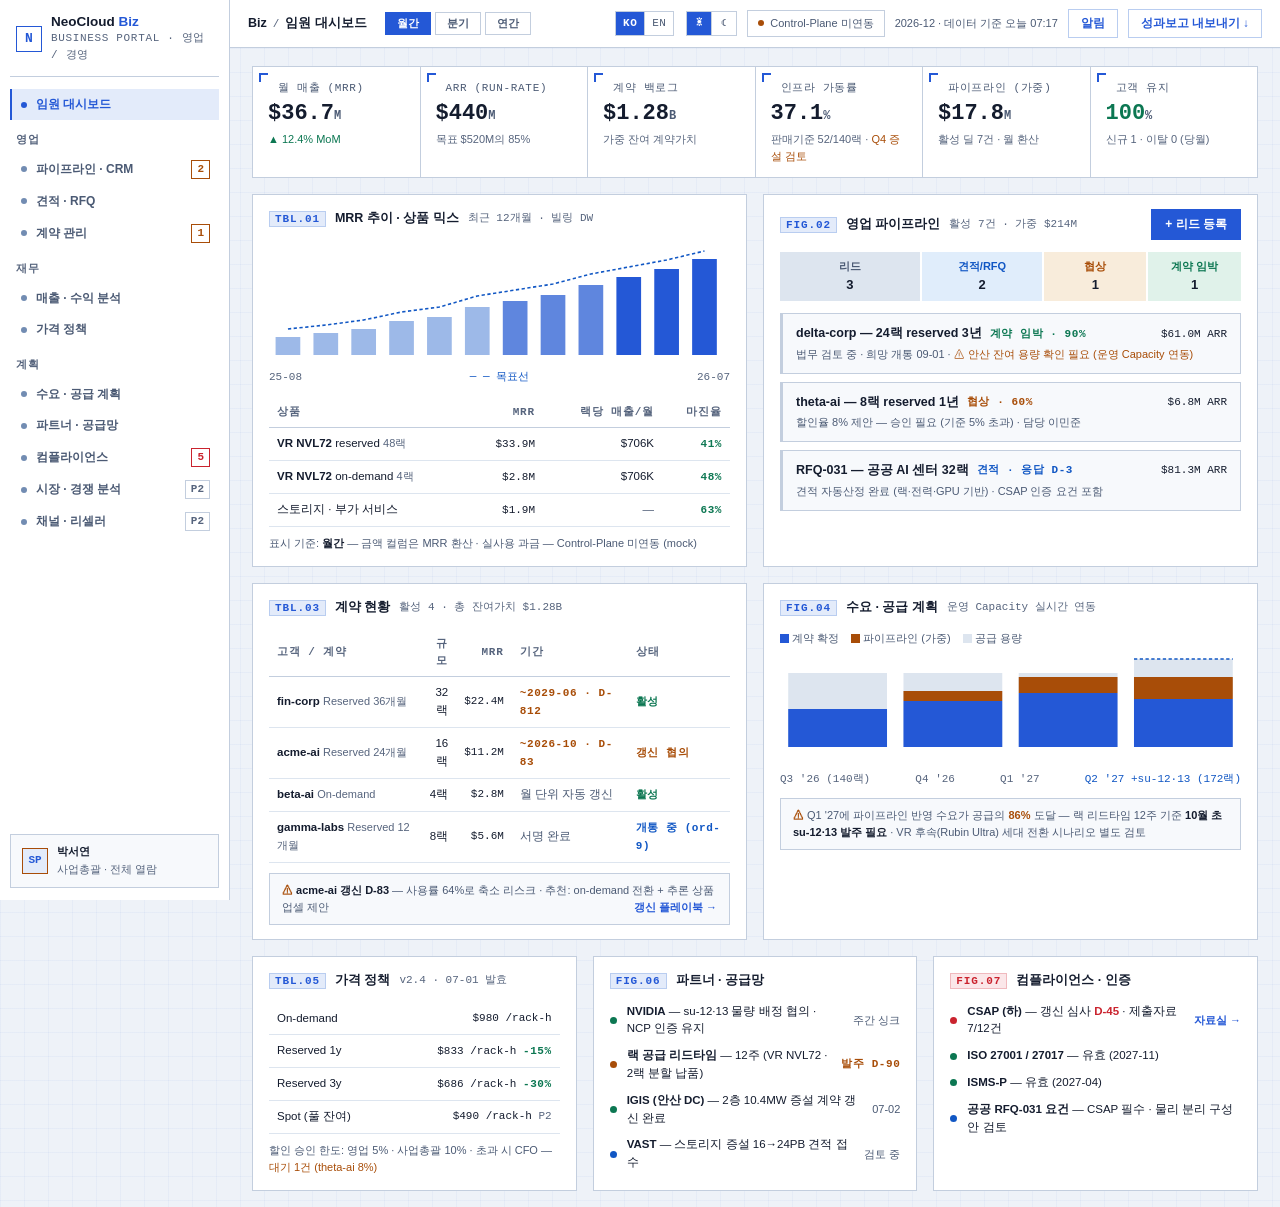
==== biz/index.html @ b0172ab1 "style(console): last AA pairs, chart mid shade token, mk8s mobile reflow - tokens: day --text-3 #566" ====
<!doctype html>
<html lang="ko">
<head>
<meta charset="utf-8">
<meta http-equiv="Content-Security-Policy" content="default-src 'self'; script-src 'self' 'unsafe-inline'; style-src 'self' 'unsafe-inline'; img-src 'self' data: blob:; font-src 'self' data:; connect-src 'self' http://127.0.0.1:* http://localhost:* https:; frame-src 'self' https://grafana.neocloud.skt.com; object-src 'none'; base-uri 'self'; form-action 'self'">
<meta name="viewport" content="width=device-width,initial-scale=1">
<title>NeoCloud Biz — Business Portal</title>
<link rel="stylesheet" href="../shared/tokens.css">
<link rel="stylesheet" href="../shared/shell.css">
<link rel="stylesheet" href="../shared/blueprint.css"><!-- 주간(Blueprint) 디자인 레이어 -->
<style>
/* ── 비즈 콘솔 화면 고유 스타일 (공통 셸: ../shared/shell.css) ── */
.content section{max-width:1340px}
.pd{display:flex;gap:4px;margin-left:6px}
.pd .p{background:none;color:var(--muted);border:1px solid var(--line);border-radius:5px;
  padding:3px 11px;font-size:11px;font-weight:700;cursor:pointer;font-family:inherit}
.pd .p.act{background:var(--green);color:var(--on-green);border-color:var(--green)}
.tb-note{color:var(--muted);font-size:11px;white-space:nowrap}
.soft{color:var(--soft)}.mut{color:var(--muted)}.mut2{color:var(--muted2)}.amber{color:var(--amber)}
.fr{margin-left:auto;flex:none}
/* 딜 카드 */
.deal{background:var(--card-sub);border:1px solid var(--border-alt);border-left:3px solid var(--line);
  border-radius:8px;padding:10px 13px;margin-bottom:8px}
.deal:last-child{margin-bottom:0}
.deal.green{border-left-color:var(--green-text)}
.deal.amber{border-left-color:var(--amber)}
.deal.blue{border-left-color:var(--blue)}
.deal.done{border-left-color:var(--green-line)}
.deal .hd{display:flex;gap:8px;align-items:center;flex-wrap:wrap}
.deal .hd b{color:var(--strong);font-size:12.5px}
.deal .hd .amt{margin-left:auto;font-family:Menlo,monospace;font-size:11px;color:var(--strong)}
.deal .sub{color:var(--muted);font-size:11px;margin-top:2px}
/* 퍼널 스트립 */
.funnel{display:flex;gap:2px;margin-bottom:12px;font-size:11px;text-align:center;font-weight:700}
.funnel>div{padding:6px 4px}
.funnel b{color:var(--strong);display:block;font-size:13px}
/* 스테이지 보드 */
.lanes{display:grid;grid-template-columns:repeat(auto-fit,minmax(240px,1fr));gap:12px}
.lane{background:var(--card-sub);border:1px solid var(--line);border-radius:9px;padding:12px}
.lane .lh{display:flex;gap:7px;margin-bottom:9px;font-size:11px;font-weight:800;letter-spacing:.06em}
.lane .lh .n{margin-left:auto;font-family:Menlo,monospace;font-size:11px;color:var(--muted2);
  font-weight:400;letter-spacing:0}
.lane .lc{background:var(--strip);border:1px solid var(--line);border-radius:7px;
  padding:9px 11px;margin-bottom:7px}
.lane .lc:last-child{margin-bottom:0}
.lane .lc b{font-size:12px;color:var(--strong)}
.lane .lc .s{color:var(--muted);font-size:11px}
.lane .lc.blue{border-color:var(--info-bg)}
.lane .lc.amber{border-color:var(--amber-bg)}
.lane .lc.green{border-color:var(--green-line)}
/* 리스트 행 */
.list{display:flex;flex-direction:column;gap:9px;font-size:11.5px}
.list .li{display:flex;gap:10px;align-items:center}
.list .li .rt{margin-left:auto;flex:none;font-size:11px}
.list.div{gap:10px}
.list.div .li{border-bottom:1px solid var(--line-soft);padding-bottom:10px;align-items:flex-start}
.list.div .li:last-child{border-bottom:0;padding-bottom:0}
.list.div .li .dot{margin-top:5px}
/* 체크리스트 */
.ckl{display:flex;flex-direction:column;gap:7px;font-size:11.5px}
.ckl .ck{display:flex;gap:9px;align-items:center}
/* 패널용 kv 테이블 */
.kv2{width:100%;border-collapse:collapse;font-size:11.5px;font-variant-numeric:tabular-nums}
.kv2 td{padding:5px 8px;border-bottom:1px solid var(--line-soft)}
.kv2 tr:last-child td{border-bottom:0}
.kv2 td:first-child{color:var(--muted);width:120px;white-space:nowrap}
/* 활동 로그 */
.alog{background:var(--card-sub);border:1px solid var(--line);border-radius:8px;padding:11px 13px}
.alog .h{color:var(--muted);font-size:11px;font-weight:700;letter-spacing:.04em;margin-bottom:6px}
.alog .b{font-family:Menlo,monospace;font-size:11px;color:var(--muted);line-height:2}
/* 차트 */
.legend{font-size:11px;color:var(--muted);margin-bottom:6px;display:flex;gap:12px}
.legend i{display:inline-block;width:9px;height:9px;border-radius:2px;vertical-align:-1px}
.chart-x{display:flex;justify-content:space-between;color:var(--muted2);font-size:11px;
  font-family:Menlo,monospace;margin-top:2px}
/* 견적 산정 입력 칩 */
.qchips{display:flex;gap:8px;flex-wrap:wrap;margin-bottom:12px}
.qchip{background:var(--card-sub);border:1px solid var(--line);border-radius:7px;
  padding:7px 12px;color:var(--soft);font-size:11.5px}
/* P2 프리뷰 배너 */
.p2-banner{display:flex;gap:7px;align-items:center;margin-bottom:16px;background:var(--strip);
  border:1px solid var(--line);border-radius:8px;padding:10px 14px;font-size:11.5px;color:var(--muted)}
.p2-tag{color:var(--blue-text);font-weight:800;border:1px solid var(--info-line);background:var(--info-bg);
  border-radius:4px;padding:1px 8px;font-size:11px;flex:none}
/* 버튼 보조 */
.btn-plain{background:none;color:var(--muted);border:1px solid var(--line);border-radius:7px;
  padding:6px 13px;font-size:11.5px;font-weight:700;cursor:pointer;font-family:inherit;white-space:nowrap}
.btn-plain:hover{color:var(--strong);border-color:var(--muted2)}
.btn:disabled{opacity:.55;cursor:default}
.btn.sm{padding:4px 12px;font-size:11px}
.btn-danger.sm{padding:4px 12px;font-size:11px}
/* 3열 그리드 */
.grid3{display:grid;grid-template-columns:repeat(auto-fit,minmax(300px,1fr));gap:16px}
/* 파일 업로드 필드 */
.file-drop{background:var(--card-sub);border:1px dashed var(--dot-off);border-radius:7px;
  padding:7px 12px;color:var(--muted2);font-size:12px}
/* 딜 상세 — 스테이지 스텝퍼 · 진행률 바 */
.stepper{display:flex;gap:4px;margin-bottom:12px}
.stepper .step{flex:1;text-align:center;padding:7px 4px;font-size:11px;font-weight:700;
  background:var(--card-sub);border:1px solid var(--line);border-radius:6px;cursor:pointer;
  color:var(--muted);white-space:nowrap}
.stepper .step:hover{border-color:var(--muted2);color:var(--strong)}
.stepper .step.on{background:var(--green);color:var(--on-green);border-color:var(--green)}
.stepper .step.done{color:var(--green-text);border-color:var(--green-line)}
.pbar{height:5px;background:var(--line-soft);border-radius:3px;overflow:hidden;margin-top:7px}
.pbar>i{display:block;height:100%;background:var(--green);border-radius:3px}
/* 비즈 사용자 아바타 */
.sb-user .av{background:var(--fabA-bg);color:var(--blue-text)}
</style>
</head>
<body>
<script src="../shared/design-mode.js"></script>
<script src="../shared/i18n-dict.js"></script>
<script src="../shared/i18n-biz.js"></script>
<script src="../shared/i18n.js"></script><!-- 주간/야간 디자인 모드 -->
<a class="skip-link" href="#nc-main">본문으로 건너뛰기</a>
<div class="app">

  <!-- ══ 사이드바 ══ -->
  <aside class="sb" id="nc-sidebar" aria-label="메뉴">
    <div class="sb-brand">
      <span class="lg">N</span>
      <div>
        <div class="t">NeoCloud <span style="color:var(--green)">Biz</span></div>
        <div class="s">BUSINESS PORTAL · 영업 / 경영</div>
      </div>
    </div>
    <nav>
      <a class="mi" data-route="dashboard" href="#/dashboard"><span class="dot"></span>임원 대시보드</a>
      <div class="sb-grp">영업</div>
      <a class="mi" data-route="pipeline" href="#/pipeline"><span class="dot"></span>파이프라인 · CRM<span class="bd amber" id="bd-pipeline">2</span></a>
      <a class="mi" data-route="rfq" href="#/rfq"><span class="dot"></span>견적 · RFQ</a>
      <a class="mi" data-route="contracts" href="#/contracts"><span class="dot"></span>계약 관리<span class="bd amber">1</span></a>
      <div class="sb-grp">재무</div>
      <a class="mi" data-route="revenue" href="#/revenue"><span class="dot"></span>매출 · 수익 분석</a>
      <a class="mi" data-route="pricing" href="#/pricing"><span class="dot"></span>가격 정책</a>
      <div class="sb-grp">계획</div>
      <a class="mi" data-route="planning" href="#/planning"><span class="dot"></span>수요 · 공급 계획</a>
      <a class="mi" data-route="partners" href="#/partners"><span class="dot"></span>파트너 · 공급망</a>
      <a class="mi" data-route="compliance" href="#/compliance"><span class="dot"></span>컴플라이언스<span class="bd red" id="bd-compliance">1</span></a>
      <a class="mi" data-route="market" href="#/market"><span class="dot"></span>시장 · 경쟁 분석<span class="bd p2">P2</span></a>
      <a class="mi" data-route="channel" href="#/channel"><span class="dot"></span>채널 · 리셀러<span class="bd p2">P2</span></a>
    </nav>
    <div class="sb-user">
      <span class="av">SP</span>
      <div><div class="nm">박서연</div><div class="rl">사업총괄 · 전체 열람</div></div>
    </div>
  </aside>

  <!-- ══ 본문 ══ -->
  <div class="main">
    <div class="topbar">
      <h1 class="crumb">Biz<span class="sep">/</span><span class="cur">임원 대시보드</span></h1>
      <span class="pd">
        <button class="p act" type="button">월간</button>
        <button class="p" type="button">분기</button>
        <button class="p" type="button">연간</button>
      </span>
      <span class="tb-right">
        <span class="tb-note" id="tb-note">—</span>
        <button class="btn-ghost" data-notif type="button" title="알림 · 이벤트">알림</button>
        <button class="btn-ghost" data-open="report" type="button">성과보고 내보내기 ↓</button>
      </span>
    </div>

    <main class="content" id="nc-main" tabindex="-1">

      <!-- ═══ 임원 대시보드 ═══ -->
      <section data-screen="dashboard">
        <div class="kpi-band">
          <div class="kpi"><div class="k js-mrr-k">MRR</div><div class="v js-mrr">$36.7<small>M</small></div><div class="s js-psub" data-m="▲ 12.4% MoM" data-q="▲ 9.8% QoQ" data-y="▲ 41.2% YoY" style="color:var(--green-text)">▲ 12.4% MoM</div></div>
          <div class="kpi"><div class="k">ARR (run-rate)</div><div class="v" id="kpi-arr">$440<small>M</small></div><div class="s" id="kpi-arr-sub">목표 $520M의 85%</div></div>
          <div class="kpi"><div class="k">계약 백로그</div><div class="v">$1.28<small>B</small></div><div class="s">가중 잔여 계약가치</div></div>
          <div class="kpi"><div class="k">인프라 가동률</div><div class="v">37.1<small>%</small></div><div class="s">판매기준 52/140랙 · <span class="amber">Q4 증설 검토</span></div></div>
          <div class="kpi"><div class="k">파이프라인 (가중)</div><div class="v js-scale" data-usd="17833333" data-fmt="kpi">$17.8<small>M</small></div><div class="s js-psub" data-m="활성 딜 7건 · 월 환산" data-q="활성 딜 7건 · 분기 환산" data-y="활성 딜 7건 · 연 환산 $214M">활성 딜 7건 · 월 환산</div></div>
          <div class="kpi"><div class="k">고객 유지</div><div class="v green">100<small>%</small></div><div class="s js-psub" data-m="신규 1 · 이탈 0 (당월)" data-q="신규 1 · 이탈 0 (분기)" data-y="신규 3 · 이탈 0 (연간)">신규 1 · 이탈 0 (분기)</div></div>
        </div>

        <div class="grid" style="margin-bottom:16px">
          <!-- MRR 추이 · 상품 믹스 -->
          <div class="panel" style="margin-bottom:0">
            <div class="ph"><span class="tick"></span><span class="t js-mrr-label">MRR 추이 · 상품 믹스</span><span class="c">최근 12개월 · 빌링 DW</span></div>
            <svg width="100%" height="120" viewBox="0 0 560 120" preserveAspectRatio="none" role="img" aria-label="MRR 12개월 추이">
              <rect x="8" y="96" width="30" height="18" style="fill:var(--chart-1-soft)"></rect><rect x="54" y="92" width="30" height="22" style="fill:var(--chart-1-soft)"></rect><rect x="100" y="88" width="30" height="26" style="fill:var(--chart-1-soft)"></rect><rect x="146" y="80" width="30" height="34" style="fill:var(--chart-1-soft)"></rect><rect x="192" y="76" width="30" height="38" style="fill:var(--chart-1-soft)"></rect><rect x="238" y="66" width="30" height="48" style="fill:var(--chart-1-soft)"></rect><rect x="284" y="60" width="30" height="54" style="fill:var(--chart-1-mid)"></rect><rect x="330" y="54" width="30" height="60" style="fill:var(--chart-1-mid)"></rect><rect x="376" y="44" width="30" height="70" style="fill:var(--chart-1-mid)"></rect><rect x="422" y="36" width="30" height="78" style="fill:var(--green)"></rect><rect x="468" y="28" width="30" height="86" style="fill:var(--green)"></rect><rect x="514" y="18" width="30" height="96" style="fill:var(--green)"></rect>
              <polyline points="23,88 69,84 115,79 161,71 207,66 253,55 299,49 345,43 391,33 437,26 483,19 529,10" style="fill:none;stroke:var(--blue-text);stroke-width:1.6;stroke-dasharray:4 3"></polyline>
            </svg>
            <div class="chart-x"><span>25-08</span><span style="color:var(--blue-text)">─ ─ 목표선</span><span>26-07</span></div>
            <table class="tbl" style="margin-top:12px">
              <thead><tr><th>상품</th><th class="num js-mrr-col">MRR</th><th class="num">랙당 매출/월</th><th class="num">마진율</th></tr></thead>
              <tbody>
                <tr><td><b>VR NVL72</b> reserved <span class="mut2" style="font-size:11px">48랙</span></td><td class="num id js-scale" data-usd="33900000">$33.9M</td><td class="num">$706K</td><td class="num"><span class="st green">41%</span></td></tr>
                <tr><td><b>VR NVL72</b> on-demand <span class="mut2" style="font-size:11px">4랙</span></td><td class="num id js-scale" data-usd="2800000">$2.8M</td><td class="num">$706K</td><td class="num"><span class="st green">48%</span></td></tr>
                <tr><td>스토리지 · 부가 서비스</td><td class="num id js-scale" data-usd="1900000">$1.9M</td><td class="num mut">—</td><td class="num"><span class="st green">63%</span></td></tr>
              </tbody>
            </table>
            <div class="mut" style="font-size:11px;margin-top:8px" id="dash-sum"></div>
          </div>

          <!-- 영업 파이프라인 -->
          <div class="panel" style="margin-bottom:0">
            <div class="ph"><span class="tick"></span><span class="t">영업 파이프라인</span><span class="c">활성 7건 · 가중 $214M</span>
              <button class="btn fr" data-open="lead" type="button">+ 리드 등록</button></div>
            <div class="funnel">
              <div style="flex:1.4;background:var(--line-soft);border-radius:6px 0 0 6px;color:var(--muted)">리드 <b class="js-lead-n">3</b></div>
              <div style="flex:1.2;background:var(--info-bg);color:var(--blue-text)">견적/RFQ <b class="js-fun-q">2</b></div>
              <div style="flex:1;background:var(--amber-bg);color:var(--amber)">협상 <b class="js-fun-n">1</b></div>
              <div style="flex:.9;background:var(--ok-bg);border-radius:0 6px 6px 0;color:var(--green-text)">계약 임박 <b class="js-fun-c">1</b></div>
            </div>
            <div class="deal green" data-deal="delta-corp" style="cursor:pointer" title="클릭 — 딜 상세 · 세부 단계">
              <div class="hd"><b>delta-corp — 24랙 reserved 3년</b><span class="st green" data-delta-stage>계약 임박 · 90%</span><span class="amt">$61.0M ARR</span></div>
              <div class="sub">법무 검토 중 · 희망 개통 09-01 · <span class="amber">⚠ 안산 잔여 용량 확인 필요 (운영 Capacity 연동)</span></div>
            </div>
            <div class="deal amber" data-deal="theta-ai" style="cursor:pointer" title="클릭 — 딜 상세 · 세부 단계">
              <div class="hd"><b>theta-ai — 8랙 reserved 1년</b><span class="st amber">협상 · 60%</span><span class="amt">$6.8M ARR</span></div>
              <div class="sub">할인율 8% 제안 — 승인 필요 (기준 5% 초과) · 담당 이민준</div>
            </div>
            <div class="deal blue" data-deal="rfq-031" style="cursor:pointer" title="클릭 — 딜 상세 · 세부 단계">
              <div class="hd"><b>RFQ-031 — 공공 AI 센터 32랙</b><span class="st blue">견적 · 응답 D-3</span><span class="amt">$81.3M ARR</span></div>
              <div class="sub">견적 자동산정 완료 (랙·전력·GPU 기반) · CSAP 인증 요건 포함</div>
            </div>
          </div>
        </div>

        <div class="grid" style="margin-bottom:16px">
          <!-- 계약 현황 -->
          <div class="panel" style="margin-bottom:0">
            <div class="ph"><span class="tick"></span><span class="t">계약 현황</span><span class="c">활성 4 · 총 잔여가치 $1.28B</span></div>
            <table class="tbl">
              <thead><tr><th>고객 / 계약</th><th class="num">규모</th><th class="num js-mrr-col">MRR</th><th>기간</th><th>상태</th></tr></thead>
              <tbody id="ct-body-dash"></tbody>
            </table>
            <div class="callout warn" style="margin-top:10px"><b class="soft">acme-ai 갱신 <span class="js-acme-d">D-83</span></b> — 사용률 64%로 축소 리스크 · 추천: on-demand 전환 + 추론 상품 업셀 제안 <a class="fr" href="#/contracts" style="float:right;font-weight:700">갱신 플레이북 →</a></div>
          </div>

          <!-- 수요 · 공급 계획 -->
          <div class="panel" style="margin-bottom:0">
            <div class="ph"><span class="tick"></span><span class="t">수요 · 공급 계획</span><span class="c">운영 Capacity 실시간 연동</span></div>
            <div class="legend"><span><i style="background:var(--green)"></i> 계약 확정</span><span><i style="background:var(--amber)"></i> 파이프라인 (가중)</span><span><i style="background:var(--track)"></i> 공급 용량</span></div>
            <svg width="100%" height="110" viewBox="0 0 560 110" preserveAspectRatio="none" role="img" aria-label="분기별 수요 공급">
              <rect x="10" y="20" width="120" height="74" style="fill:var(--track)"></rect><rect x="10" y="56" width="120" height="38" style="fill:var(--green)"></rect>
              <rect x="150" y="20" width="120" height="74" style="fill:var(--track)"></rect><rect x="150" y="48" width="120" height="46" style="fill:var(--green)"></rect><rect x="150" y="38" width="120" height="10" style="fill:var(--amber)"></rect>
              <rect x="290" y="20" width="120" height="74" style="fill:var(--track)"></rect><rect x="290" y="40" width="120" height="54" style="fill:var(--green)"></rect><rect x="290" y="24" width="120" height="16" style="fill:var(--amber)"></rect>
              <rect x="430" y="6" width="120" height="88" style="fill:var(--track)"></rect><rect x="430" y="46" width="120" height="48" style="fill:var(--green)"></rect><rect x="430" y="24" width="120" height="22" style="fill:var(--amber)"></rect>
              <line x1="430" y1="6" x2="550" y2="6" style="stroke:var(--blue-text);stroke-width:1.5;stroke-dasharray:4 3"></line>
            </svg>
            <div class="chart-x"><span>Q3 '26 (140랙)</span><span>Q4 '26</span><span>Q1 '27</span><span style="color:var(--blue-text)">Q2 '27 +su-12·13 (172랙)</span></div>
            <div class="callout warn" style="margin-top:10px">Q1 '27에 파이프라인 반영 수요가 공급의 <b class="amber">86%</b> 도달 — 랙 리드타임 12주 기준 <b class="soft">10월 초 su-12·13 발주 필요</b> · VR 후속(Rubin Ultra) 세대 전환 시나리오 별도 검토</div>
          </div>
        </div>

        <div class="grid3">
          <!-- 가격 정책 -->
          <div class="panel" style="margin-bottom:0">
            <div class="ph"><span class="tick"></span><span class="t">가격 정책</span><span class="c">v2.4 · 07-01 발효</span></div>
            <table class="tbl">
              <tbody>
                <tr><td>On-demand</td><td class="num id">$980 /rack-h</td></tr>
                <tr><td>Reserved 1y</td><td class="num id">$833 /rack-h <span class="st green">-15%</span></td></tr>
                <tr><td>Reserved 3y</td><td class="num id">$686 /rack-h <span class="st green">-30%</span></td></tr>
                <tr><td>Spot (풀 잔여)</td><td class="num id">$490 /rack-h <span class="mut2">P2</span></td></tr>
              </tbody>
            </table>
            <div class="mut" style="font-size:11px;margin-top:8px">할인 승인 한도: 영업 5% · 사업총괄 10% · 초과 시 CFO — <span class="amber">대기 1건 (theta-ai 8%)</span></div>
          </div>

          <!-- 파트너 · 공급망 -->
          <div class="panel" style="margin-bottom:0">
            <div class="ph"><span class="tick"></span><span class="t">파트너 · 공급망</span></div>
            <div class="list">
              <div class="li"><span class="dot green"></span><span><b class="soft">NVIDIA</b> — su-12·13 물량 배정 협의 · NCP 인증 유지</span><span class="rt mut">주간 싱크</span></div>
              <div class="li"><span class="dot amber"></span><span><b class="soft">랙 공급 리드타임</b> — 12주 (VR NVL72 · 2랙 분할 납품)</span><span class="rt st amber">발주 D-90</span></div>
              <div class="li"><span class="dot green"></span><span><b class="soft">IGIS (안산 DC)</b> — 2층 10.4MW 증설 계약 갱신 완료</span><span class="rt mut">07-02</span></div>
              <div class="li"><span class="dot blue"></span><span><b class="soft">VAST</b> — 스토리지 증설 16→24PB 견적 접수</span><span class="rt mut">검토 중</span></div>
            </div>
          </div>

          <!-- 컴플라이언스 · 인증 -->
          <div class="panel" style="margin-bottom:0">
            <div class="ph"><span class="tick red"></span><span class="t">컴플라이언스 · 인증</span></div>
            <div class="list">
              <div class="li"><span class="dot red"></span><span><b class="soft">CSAP (하)</b> — 갱신 심사 <b style="color:var(--red)">D-45</b> · 제출자료 7/12건</span><a class="rt" href="#/compliance" style="font-weight:700">자료실 →</a></div>
              <div class="li"><span class="dot green"></span><span><b class="soft">ISO 27001 / 27017</b> — 유효 (2027-11)</span></div>
              <div class="li"><span class="dot green"></span><span><b class="soft">ISMS-P</b> — 유효 (2027-04)</span></div>
              <div class="li"><span class="dot blue"></span><span><b class="soft">공공 RFQ-031 요건</b> — CSAP 필수 · 물리 분리 구성안 검토</span></div>
            </div>
          </div>
        </div>
      </section>

      <!-- ═══ 파이프라인 · CRM ═══ -->
      <section data-screen="pipeline">
        <div class="kpi-band">
          <div class="kpi"><div class="k">가중 파이프라인</div><div class="v">$214<small>M</small></div><div class="s">활성 딜 7건</div></div>
          <div class="kpi"><div class="k">분기 승률</div><div class="v green">68<small>%</small></div><div class="s">전분기 61%</div></div>
          <div class="kpi"><div class="k">평균 딜 사이즈</div><div class="v">19<small>랙</small></div><div class="s">평균 기간 2.1y</div></div>
          <div class="kpi"><div class="k">평균 사이클</div><div class="v">47<small>일</small></div><div class="s">리드 → 계약</div></div>
        </div>

        <div class="panel">
          <div class="ph"><span class="tick"></span><span class="t">스테이지 보드</span><span class="c">카드 클릭 → 딜 상세 · 세부 단계 (세션 로컬)</span>
            <button class="btn fr" data-open="lead" type="button">+ 리드 등록</button></div>
          <div class="lanes" id="lanes-box" style="grid-template-columns:repeat(auto-fit,minmax(196px,1fr))"></div>
        </div>

        <!-- 딜 상세 — delta-corp -->
        <div class="panel">
          <div class="ph"><span class="tick" style="background:var(--green-text)"></span><span class="t">딜 상세 — delta-corp 신규 24랙</span><span class="st green" data-delta-stage>계약 임박 · 90%</span>
            <span class="fr" style="display:flex;gap:7px">
              <button class="btn" id="btn-convert" data-open="convert" type="button">계약 전환</button>
              <button class="btn-plain" data-open="quote" type="button">견적 재발행</button>
            </span></div>
          <div class="grid3">
            <table class="kv2">
              <tbody>
                <tr><td>규모 / 조건</td><td>VR NVL72 × 24랙 · reserved 3y · $61.0M ARR (TCV $183M)</td></tr>
                <tr><td>배치</td><td id="delta-hold">안산 su-9·10 가배치 — <span class="st amber">용량 소프트 홀드 D-14</span> (운영 콘솔 연동)</td></tr>
                <tr><td>희망 개통</td><td>09-01 · 격리 티어 bare_metal_dedicated</td></tr>
                <tr><td>다음 단계</td><td id="delta-next">법무 검토 완료 (D-5 예상) → 서명 → 비즈 개통 요청 → 운영 승인 게이트</td></tr>
              </tbody>
            </table>
            <div class="alog">
              <div class="h">활동 로그</div>
              <div class="b">
                <div>07-08 법무 회신 — SLA 크레딧 조항 수정 합의</div>
                <div>07-05 기술 검증 미팅 — IB 토폴로지 요건 확인 <span class="st green">OK</span></div>
                <div>07-01 견적 v2 발행 (3y -30% 적용)</div>
              </div>
            </div>
          </div>
        </div>
      </section>

      <!-- ═══ 견적 · RFQ ═══ -->
      <section data-screen="rfq">
        <div class="grid">
          <div class="panel" style="margin-bottom:0">
            <div class="ph"><span class="tick"></span><span class="t">RFI / RFQ 접수함</span><span class="c" id="rfq-count">응답 SLA 5영업일</span>
              <button class="btn fr" data-act="rfq-add" type="button">+ RFQ 추가</button></div>
            <div class="pd" id="rfq-filter" style="margin:0 0 11px">
              <button class="p act" type="button" data-rfqf="all">전체</button>
              <button class="p" type="button" data-rfqf="pending">응답 대기</button>
              <button class="p" type="button" data-rfqf="responded">응답 완료</button>
            </div>
            <div id="rfq-inbox"></div>
          </div>
          <div class="panel" style="margin-bottom:0">
            <div class="ph"><span class="tick"></span><span class="t">견적 자동산정</span><span class="c" id="rfq-rate-cap">랙 수 · 전력 · GPU 기반 · 가격표 v2.4</span></div>
            <div class="qchips">
              <span class="qchip">VR NVL72</span>
              <span class="qchip">랙 <input type="number" id="rfq-racks" value="32" min="1" max="140" style="width:52px;background:none;border:0;color:var(--soft);font-family:inherit;font-size:11.5px;font-weight:700"></span>
              <span class="qchip"><select id="rfq-term" style="background:none;border:0;color:var(--soft);font-family:inherit;font-size:11.5px;font-weight:700"><option value="1">on-demand</option><option value="0.85">reserved 1y</option><option value="0.7" selected>reserved 3y</option></select></span>
              <button class="btn" data-act="rfq-calc-run" type="button">산정</button>
            </div>
            <table class="tbl">
              <tbody>
                <tr><td>컴퓨트 <span id="rfq-racks-txt">32</span>랙 × <span id="rfq-rate-txt">$686</span>/rack-h (<span id="rfq-term-txt">3y −30%</span>)</td><td class="num id" id="rfq-compute">$15.8M/월</td></tr>
                <tr><td>스토리지 16PB · QoS 1,280GB/s</td><td class="num id">$0.4M/월</td></tr>
                <tr><td style="font-weight:700;color:var(--strong)">36개월 TCV</td><td class="num id" id="rfq-tcv" style="color:var(--green-text);font-weight:700;font-size:12px">$583.2M</td></tr>
              </tbody>
            </table>
            <div style="display:flex;gap:8px;margin-top:10px">
              <button class="btn-ghost" type="button" data-demo="RFQ 견적서 PDF 생성">견적서 PDF ↓</button>
              <button class="btn-plain" type="button" data-demo="견적을 CRM 딜에 저장">CRM에 저장</button>
            </div>
          </div>
        </div>
      </section>

      <!-- ═══ 계약 관리 ═══ -->
      <section data-screen="contracts">
        <div class="panel">
          <div class="ph"><span class="tick"></span><span class="t">계약 목록</span><span class="c">활성 4 · 잔여 계약가치 $1.28B</span>
            <button class="btn fr" data-open="contract" type="button">+ 계약 등록</button></div>
          <table class="tbl">
            <thead><tr><th>고객 / 계약</th><th class="num">규모</th><th class="num js-mrr-col">MRR</th><th class="num">잔여 TCV</th><th>기간</th><th>상태</th></tr></thead>
            <tbody id="ct-body"></tbody>
          </table>
        </div>
        <div class="grid">
          <div class="panel" style="margin-bottom:0">
            <div class="ph"><span class="tick amber"></span><span class="t">갱신 · 해지 알림</span></div>
            <div class="list">
              <div class="li"><span class="dot amber"></span><span><b class="soft">acme-ai 갱신 <span class="js-acme-d">D-83</span></b> — util 64% 축소 리스크 · on-demand 전환 + 업셀 제안</span><span class="rt" style="color:var(--green);font-weight:700;cursor:pointer" data-demo="acme-ai 갱신 플레이북 — EBO 미팅·사용량 리뷰·확장 제안">플레이북 →</span></div>
              <div class="li"><span class="dot blue"></span><span><b class="soft">beta-ai 갱신 D-267</b> — 확장 의향 조사 예정 (Q4)</span></div>
              <div class="li"><span class="dot green"></span><span><b class="soft">fin-corp</b> — 안정 · 분기 리뷰 07-22</span></div>
            </div>
          </div>
          <div class="panel" style="margin-bottom:0">
            <div class="ph"><span class="tick"></span><span class="t">표준 조항 — SLA · 크레딧</span></div>
            <table class="kv2">
              <tbody>
                <tr><td style="width:150px">관리면 가용성</td><td>99.95% (financially-backed) — 미달 시 월 요금 5~30% 크레딧</td></tr>
                <tr><td>노드 · 스토리지</td><td>노드 99.9% · 고속 스토리지 99.99%/30d</td></tr>
                <tr><td>해지 · 갱신</td><td>중도 해지 잔여 30% 위약 · Sanitization 증명 의무 · 만료 90일 전 통지</td></tr>
              </tbody>
            </table>
          </div>
        </div>
      </section>

      <!-- ═══ 매출 · 수익 분석 ═══ -->
      <section data-screen="revenue">
        <div class="kpi-band">
          <div class="kpi"><div class="k js-mrr-k">MRR</div><div class="v js-mrr">$36.7<small>M</small></div><div class="s js-psub" data-m="▲ 12.4% MoM" data-q="▲ 9.8% QoQ" data-y="▲ 41.2% YoY" style="color:var(--green-text)">▲ 12.4% MoM</div></div>
          <div class="kpi"><div class="k">블렌디드 마진</div><div class="v green">42.3<small>%</small></div><div class="s">목표 40% 상회</div></div>
          <div class="kpi"><div class="k">랙당 매출/월</div><div class="v">$706<small>K</small></div><div class="s">GPU시간당 $13.6</div></div>
          <div class="kpi"><div class="k">예측 대비 실적</div><div class="v green">103<small>%</small></div><div class="s">7월 포캐스트 $35.6M</div></div>
        </div>
        <div class="grid">
          <div class="panel" style="margin-bottom:0">
            <div class="ph"><span class="tick"></span><span class="t js-mrr-label">MRR 추이 (12개월) · 목표선</span></div>
            <svg width="100%" height="110" viewBox="0 0 560 110" preserveAspectRatio="none" role="img" aria-label="MRR 추이">
              <rect x="8" y="88" width="30" height="18" style="fill:var(--chart-1-soft)"></rect><rect x="54" y="84" width="30" height="22" style="fill:var(--chart-1-soft)"></rect><rect x="100" y="80" width="30" height="26" style="fill:var(--chart-1-soft)"></rect><rect x="146" y="72" width="30" height="34" style="fill:var(--chart-1-soft)"></rect><rect x="192" y="68" width="30" height="38" style="fill:var(--chart-1-soft)"></rect><rect x="238" y="58" width="30" height="48" style="fill:var(--chart-1-soft)"></rect><rect x="284" y="52" width="30" height="54" style="fill:var(--chart-1-mid)"></rect><rect x="330" y="46" width="30" height="60" style="fill:var(--chart-1-mid)"></rect><rect x="376" y="36" width="30" height="70" style="fill:var(--chart-1-mid)"></rect><rect x="422" y="28" width="30" height="78" style="fill:var(--green)"></rect><rect x="468" y="20" width="30" height="86" style="fill:var(--green)"></rect><rect x="514" y="10" width="30" height="96" style="fill:var(--green)"></rect>
              <polyline points="23,80 69,76 115,71 161,63 207,58 253,47 299,41 345,35 391,25 437,18 483,11 529,4" style="fill:none;stroke:var(--blue-text);stroke-width:1.6;stroke-dasharray:4 3"></polyline>
            </svg>
            <div class="chart-x"><span>25-08</span><span style="color:var(--blue-text)">─ ─ 목표</span><span>26-07</span></div>
          </div>
          <div class="panel" style="margin-bottom:0">
            <div class="ph"><span class="tick"></span><span class="t">고객별 수익성</span><span class="c">빌링 DW · 원가 배부 후</span></div>
            <table class="tbl">
              <thead><tr><th>고객</th><th class="num js-mrr-col">MRR</th><th class="num">마진율</th><th>추세</th></tr></thead>
              <tbody>
                <tr><td><b>fin-corp</b></td><td class="num id js-scale" data-usd="22400000">$22.4M</td><td class="num"><span class="st green">41%</span></td><td style="color:var(--green-text)">안정</td></tr>
                <tr><td><b>acme-ai</b></td><td class="num id js-scale" data-usd="11200000">$11.2M</td><td class="num"><span class="st green">44%</span></td><td class="amber">갱신 리스크</td></tr>
                <tr><td><b>beta-ai</b></td><td class="num id js-scale" data-usd="2800000">$2.8M</td><td class="num"><span class="st green">39%</span></td><td style="color:var(--green-text)">안정</td></tr>
                <tr><td>스토리지 · 부가</td><td class="num id js-scale" data-usd="1900000">$1.9M</td><td class="num"><span class="st green">63%</span></td><td style="color:var(--green-text)">+18%</td></tr>
              </tbody>
            </table>
            <div class="mut" style="font-size:11px;margin-top:8px">상품별 마진: reserved 41% · on-demand 48% · 부가 63% — VR 프리미엄 +12% 유지</div>
          </div>
        </div>
        <!-- Control-Plane billing/usage 라이브 시에만 표시 (폴백: 위 정적 표 유지) -->
        <div class="panel" id="rev-live" style="margin-top:16px;display:none">
          <div class="ph"><span class="tick"></span><span class="t">실사용 과금 — 테넌트별 (Control-Plane 빌링 라이브)</span><span class="c" id="rev-note">GET /api/v1/billing/usage</span></div>
          <table class="tbl">
            <thead><tr><th>주문</th><th>테넌트</th><th>블루프린트</th><th class="num">랙</th><th class="num">사용 rack-h</th><th class="num">단가 /rack-h</th><th class="num">누적 청구</th><th class="num">월 예상</th></tr></thead>
            <tbody id="rev-body"></tbody>
          </table>
          <div class="mut" style="font-size:11px;margin-top:8px" id="rev-total"></div>
        </div>
      </section>

      <!-- ═══ 가격 정책 ═══ -->
      <section data-screen="pricing">
        <div class="grid">
          <div class="panel" style="margin-bottom:0">
            <div class="ph"><span class="tick"></span><span class="t">가격표 — v2.4</span><span class="c" id="price-cap">07-01 발효 · VR NVL72</span></div>
            <table class="tbl">
              <tbody id="price-body">
                <tr><td>On-demand</td><td class="num id">$980 /rack-h</td><td class="num mut">기준가</td></tr>
                <tr><td>Reserved 1y</td><td class="num id">$833 /rack-h</td><td class="num" style="color:var(--green-text)">-15%</td></tr>
                <tr><td>Reserved 3y</td><td class="num id">$686 /rack-h</td><td class="num" style="color:var(--green-text)">-30%</td></tr>
                <tr><td>Spot (풀 잔여)</td><td class="num id">$490 /rack-h</td><td class="num mut2">P2</td></tr>
                <tr><td>스토리지 (VAST · QoS)</td><td class="num id">$15.5K /PB-월</td><td class="num mut">—</td></tr>
              </tbody>
            </table>
          </div>
          <div>
            <div class="panel">
              <div class="ph"><span class="tick amber"></span><span class="t">할인 승인 큐</span><span class="c">한도: 영업 5% · 총괄 10% · 초과 CFO</span></div>
              <div class="deal">
                <div class="hd"><span class="dot amber"></span><b>theta-ai — 8% 할인 요청</b><span class="mut" style="font-size:11px">8랙 1y · 담당 이민준</span>
                  <span class="fr" style="display:flex;gap:6px">
                    <button class="btn sm" data-open="discount" type="button">승인</button>
                    <button class="btn-danger sm" data-open="reject" type="button">반려</button>
                  </span></div>
                <div class="sub">마진 영향 44% → 39% · 연 -$0.5M — 승인 시 견적 자동 재발행</div>
              </div>
            </div>
            <div class="panel" style="margin-bottom:0">
              <div class="ph"><span class="tick"></span><span class="t">프로모션 · 크레딧</span></div>
              <table class="tbl">
                <tbody>
                  <tr><td>신규 고객 온보딩 크레딧</td><td class="num id">$500K / 계약</td><td class="num"><span class="st green">활성</span></td></tr>
                  <tr><td>스타트업 프로그램</td><td class="num id">on-demand -20%</td><td class="num"><span class="st blue">Q4 예정</span></td></tr>
                </tbody>
              </table>
            </div>
          </div>
        </div>
      </section>

      <!-- ═══ 수요 · 공급 계획 ═══ -->
      <section data-screen="planning">
        <div class="grid">
          <div class="panel" style="margin-bottom:0">
            <div class="ph"><span class="tick"></span><span class="t">수요 vs 공급 — 분기별</span><span class="c">운영 Capacity 실시간 연동</span></div>
            <div class="legend"><span><i style="background:var(--green)"></i> 계약 확정</span><span><i style="background:var(--amber)"></i> 파이프라인 (가중)</span><span><i style="background:var(--track)"></i> 공급 용량</span></div>
            <svg width="100%" height="110" viewBox="0 0 560 110" preserveAspectRatio="none" role="img" aria-label="분기별 수요 공급">
              <rect x="10" y="20" width="120" height="74" style="fill:var(--track)"></rect><rect x="10" y="56" width="120" height="38" style="fill:var(--green)"></rect>
              <rect x="150" y="20" width="120" height="74" style="fill:var(--track)"></rect><rect x="150" y="48" width="120" height="46" style="fill:var(--green)"></rect><rect x="150" y="38" width="120" height="10" style="fill:var(--amber)"></rect>
              <rect x="290" y="20" width="120" height="74" style="fill:var(--track)"></rect><rect x="290" y="40" width="120" height="54" style="fill:var(--green)"></rect><rect x="290" y="24" width="120" height="16" style="fill:var(--amber)"></rect>
              <rect x="430" y="6" width="120" height="88" style="fill:var(--track)"></rect><rect x="430" y="46" width="120" height="48" style="fill:var(--green)"></rect><rect x="430" y="24" width="120" height="22" style="fill:var(--amber)"></rect>
              <line x1="430" y1="6" x2="550" y2="6" style="stroke:var(--blue-text);stroke-width:1.5;stroke-dasharray:4 3"></line>
            </svg>
            <div class="chart-x"><span>Q3 '26 (140랙)</span><span>Q4 '26</span><span>Q1 '27</span><span style="color:var(--blue-text)">Q2 '27 +su-12·13 (172랙)</span></div>
            <div class="callout warn" id="exp-callout" style="margin-top:10px">Q1 '27 수요가 공급의 <b class="amber">86%</b> — 파트너 리드타임 <b class="soft">12주</b> 기준 <b class="soft">10월 초 su-12·13 발주 확정</b> 필요</div>
          </div>
          <div>
            <div class="panel">
              <div class="ph"><span class="tick"></span><span class="t">증설 발주 트래커</span>
                <button class="btn-plain fr sm" type="button" data-demo="su-12·13 증설 발주 승인 요청 상신 (경영 승인 워크플로)">발주 승인 요청</button></div>
              <div class="list">
                <div class="li"><span class="dot amber"></span><span><b class="soft" id="exp-title">su-12·13 (32랙 · VR)</b> — 발주 결정 <b class="amber" id="exp-order">D-90</b> · NVIDIA 물량 협의 중</span></div>
                <div class="li"><span class="dot blue"></span><span><b class="soft">안산 2층 전력 인가</b> — Q1 '27 · IGIS 일정 확정</span></div>
                <div class="li"><span class="dot green"></span><span><b class="soft">VAST 16→24PB</b> — 견적 접수 · 8월 결정</span></div>
              </div>
            </div>
            <div class="panel" style="margin-bottom:0">
              <div class="ph"><span class="tick"></span><span class="t">GPU 세대 시나리오</span></div>
              <table class="tbl">
                <tbody>
                  <tr><td><b>VR NVL72</b> (현행)</td><td class="mut">140 → 172랙 (Q2 '27)</td><td class="num"><span class="st green">주력</span></td></tr>
                  <tr><td><b>Rubin Ultra NVL</b></td><td class="mut">'27 H2 신규 SU부터 검토</td><td class="num"><span class="st blue">평가</span></td></tr>
                  <tr><td>GB300 잔여 수요</td><td class="mut">신규 도입 없음</td><td class="num"><span class="st gray">종료</span></td></tr>
                </tbody>
              </table>
            </div>
          </div>
        </div>
      </section>

      <!-- ═══ 파트너 · 공급망 ═══ -->
      <section data-screen="partners">
        <div class="grid">
          <div class="panel" style="margin-bottom:0">
            <div class="ph"><span class="tick"></span><span class="t">파트너 현황</span>
              <button class="btn-plain fr" type="button" data-demo="파트너 통합 발주 캘린더 열기">발주 캘린더</button></div>
            <table class="tbl">
              <thead><tr><th>파트너</th><th>역할 / 인증</th><th>상태</th><th class="num">액션</th></tr></thead>
              <tbody>
                <tr><td><b class="soft">NVIDIA</b><div class="mut2" style="font-size:11px">su-12·13 물량 배정 · 주간 싱크(수)</div></td><td class="mut">NCP 파트너 · <span class="st green">인증 유효</span></td><td><span class="st green">정상</span></td><td class="num"><button class="btn-plain sm" data-demo="NVIDIA 담당에게 su-12·13 물량 확정 메일 초안 작성">연락</button> <button class="btn sm" data-demo="su-12·13 발주 검토 착수 (NVIDIA)">발주 검토</button></td></tr>
                <tr><td><b class="soft">SK hynix</b><div class="mut2" style="font-size:11px">HBM3E 공급 · 랙 리드타임 동기</div></td><td class="mut">메모리 파트너</td><td><span class="st green">정상</span></td><td class="num"><button class="btn-plain sm" data-demo="SK hynix 공급 일정 문의">연락</button> <button class="btn sm" data-demo="HBM3E 물량 발주 검토 (SK hynix)">발주 검토</button></td></tr>
                <tr><td><b class="soft">IGIS (안산 DC)</b><div class="mut2" style="font-size:11px">2층 10.4MW 증설 · 상면 ~2031</div></td><td class="mut">DC 상면 · 전력</td><td><span class="st green">정상</span></td><td class="num"><button class="btn-plain sm" data-demo="IGIS 2층 전력 인가 일정 확인">연락</button></td></tr>
                <tr><td><b class="soft">VAST Data</b><div class="mut2" style="font-size:11px">16→24PB 증설 견적 접수</div></td><td class="mut">스토리지 · QoS SLA</td><td><span class="st blue">검토</span></td><td class="num"><button class="btn-plain sm" data-demo="VAST 스토리지 증설 견적 재검토">연락</button> <button class="btn sm" data-demo="VAST 8PB 증설 발주 검토">발주 검토</button></td></tr>
                <tr><td><b class="soft">STT (가산 DC)</b><div class="mut2" style="font-size:11px">안정 운영 · 분기 리뷰 08월</div></td><td class="mut">DC 상면</td><td><span class="st green">정상</span></td><td class="num"><button class="btn-plain sm" data-demo="STT 분기 리뷰 일정 협의">연락</button></td></tr>
              </tbody>
            </table>
            <div class="callout" id="partner-lead" style="margin-top:10px">리드타임 요약 — 운영 Capacity 연동 대기</div>
          </div>
          <div class="panel" style="margin-bottom:0">
            <div class="ph"><span class="tick amber"></span><span class="t">하드웨어 공급 리드타임</span></div>
            <table class="tbl">
              <tbody>
                <tr><td>VR NVL72 랙</td><td class="num" style="color:var(--amber);font-weight:700" id="partner-lt-rack">12주</td><td class="mut">2랙 단위 분할 납품</td></tr>
                <tr><td>IB 스위치 (Quantum XDR)</td><td class="num">8주</td><td class="mut">SU 증설과 동기 발주</td></tr>
                <tr><td>CDU · 배관</td><td class="num">10주</td><td class="mut">시공 4주 별도</td></tr>
                <tr><td>교체 부품 (트레이·GPU)</td><td class="num" style="color:var(--green-text);font-weight:700">현지 재고</td><td class="mut">RMA 스왑 풀 — 트레이 12 · GPU 48</td></tr>
              </tbody>
            </table>
          </div>
        </div>
      </section>

      <!-- ═══ 컴플라이언스 ═══ -->
      <section data-screen="compliance">
        <div class="grid">
          <div class="panel" style="margin-bottom:0">
            <div class="ph"><span class="tick red"></span><span class="t">인증 현황</span>
              <button class="btn-plain fr" type="button" data-demo="인증서 원본 다운로드 (ISO·ISMS-P PDF)">인증서 ↓</button></div>
            <table class="tbl">
              <tbody>
                <tr><td><b>CSAP (하)</b></td><td><span class="st red">갱신 심사 D-45</span></td><td class="mut">제출자료 <span id="csap-progress">7/12</span> · 법무팀</td></tr>
                <tr><td><b>ISO 27001 / 27017</b></td><td><span class="st green">유효</span></td><td class="mut">만료 2027-11</td></tr>
                <tr><td><b>ISMS-P</b></td><td><span class="st green">유효</span></td><td class="mut">만료 2027-04</td></tr>
                <tr><td><b>SOC 2 Type II</b></td><td><span class="st blue">심사 준비</span></td><td class="mut">'27 H1 목표</td></tr>
              </tbody>
            </table>
          </div>
          <div class="panel" style="margin-bottom:0">
            <div class="ph"><span class="tick"></span><span class="t">CSAP 갱신 — 제출자료 체크리스트</span><span class="c fr" id="csap-ck-cap">7/12 완료</span>
              <button class="btn-plain fr" type="button" data-demo="CSAP 증빙 자료실 열기 (문서 관리 시스템)" style="margin-left:8px">자료실</button>
              <button class="btn fr" type="button" data-demo="제출 증빙 파일 업로드" style="margin-left:8px">증빙 업로드</button></div>
            <div class="ckl">
              <div class="ck"><span class="st green">✓</span><span class="mut">보안 정책 · 조직 체계 · 접근통제 명세 (감사로그 연동)</span></div>
              <div class="ck"><span class="st green">✓</span><span class="mut">데이터 격리 증빙 — 4계층 격리 리포트 (운영 콘솔 자동 생성)</span></div>
              <div class="ck"><span class="st amber" id="san-icon">…</span><span class="mut" id="san-line">Sanitization 증명 (SAN-0691) — 7단계 소거 진행 중</span></div>
              <div class="ck"><span class="st amber">…</span><span class="soft">물리 보안 실사 보고서 — IGIS 협조 요청 중</span></div>
              <div class="ck"><span class="st amber">…</span><span class="soft">침해 대응 모의훈련 결과 — 07-18 실시 예정</span></div>
            </div>
            <div class="callout warn" style="margin-top:10px">RFQ-031 (공공)은 CSAP 유효가 낙찰 전제 — 갱신 실패 시 $81.3M 파이프라인 리스크</div>
          </div>
        </div>
      </section>

      <!-- ═══ 시장 · 경쟁 분석 (P2) ═══ -->
      <section data-screen="market">
        <div class="p2-banner"><span class="p2-tag">P2 프리뷰</span><span>경쟁사 벤치마크 아카이브 · 시장점유율 트렌드 로드맵 화면입니다. (mock 데이터)</span></div>
        <div class="panel">
          <div class="ph"><span class="tick"></span><span class="t">경쟁사 벤치마크</span><span class="c" id="mkt-cap">리서치 아카이브 · 분기 갱신</span>
            <span class="fr" style="display:flex;gap:6px">
              <button class="btn-plain sm" data-act="mkt-sort" type="button">이름순 ▲</button>
              <button class="btn sm" data-act="mkt-add" type="button">+ 경쟁사</button>
            </span></div>
          <table class="tbl">
            <thead><tr><th>사업자</th><th>주력 상품</th><th>차별점 / 시사점</th><th class="num"></th></tr></thead>
            <tbody id="mkt-body"></tbody>
          </table>
        </div>
      </section>

      <!-- ═══ 채널 · 리셀러 (P2) ═══ -->
      <section data-screen="channel">
        <div class="p2-banner"><span class="p2-tag">P2 프리뷰</span><span>리셀러 · MSP 채널의 리드 등록과 커미션 정산 로드맵 화면입니다. (mock 데이터)</span></div>
        <div class="grid">
          <div class="panel" style="margin-bottom:0">
            <div class="ph"><span class="tick"></span><span class="t">채널 리드</span><span class="c" id="chan-cap"></span>
              <button class="btn fr sm" data-act="chan-add" type="button">+ 채널 리드</button></div>
            <table class="tbl">
              <thead><tr><th>파트너</th><th>소개 고객</th><th class="num">상태</th><th class="num"></th></tr></thead>
              <tbody id="chan-body"></tbody>
            </table>
          </div>
          <div class="panel" style="margin-bottom:0">
            <div class="ph"><span class="tick"></span><span class="t">커미션 정책 (안)</span>
              <button class="btn-plain fr sm" data-demo="채널 커미션 정산 시뮬레이션 (P2 · mock)" type="button">정산 시뮬레이션</button></div>
            <table class="tbl">
              <tbody>
                <tr><td>소개 (referral)</td><td class="num id">첫해 ARR의 3%</td></tr>
                <tr><td>재판매 (resale)</td><td class="num id">마진 8–12% (규모별)</td></tr>
              </tbody>
            </table>
            <div class="mut" style="font-size:11px;margin-top:8px">채널 파이프라인 가중 ARR — <b class="soft" id="chan-arr">$0M</b> (등록 리드 기준 · P2 mock)</div>
          </div>
        </div>
      </section>

    </main>
  </div>
</div>

<!-- ══════════ 모달 ══════════ -->

<!-- 리드 등록 -->
<div class="modal-ov" data-modal="lead">
  <div class="modal">
    <div class="mh"><span class="tick"></span><span class="t">리드 등록</span><span class="x" data-close>✕</span></div>
    <div class="mb">
      <div class="row2">
        <div><label>고객명</label><input type="text" id="lead-name" placeholder="예: zeta-robotics"></div>
        <div><label>요구 규모</label><select id="lead-racks"><option value="8">8랙 · 학습</option><option value="4">4랙 · 추론</option><option value="16">16랙 이상</option></select></div>
        <div><label>성사 확률</label><select id="lead-prob"><option value="20">20% · 초기 리드</option><option value="40">40% · 검증</option><option value="60">60% · 제안</option></select></div>
        <div><label>소스</label><select><option>인바운드 문의</option><option>파트너 소개</option><option>아웃바운드</option></select></div>
        <div><label>담당</label><select><option>이민준</option><option>박서연</option></select></div>
      </div>
      <div class="callout" style="margin-top:12px">등록 시 파이프라인 보드에 즉시 반영됩니다 — <b class="soft">세션 로컬 저장 (PoC · 새로고침 시 초기화)</b> · 요구 규모는 수요 예측에 가중 반영</div>
    </div>
    <div class="mf">
      <button class="btn-plain" data-close type="button">취소</button>
      <button class="btn" id="cf-lead" type="button">리드 등록</button>
    </div>
  </div>
</div>

<!-- 계약 전환 (delta-corp) -->
<div class="modal-ov" data-modal="convert">
  <div class="modal lg">
    <div class="mh"><span class="tick"></span><span class="t">계약 전환 — delta-corp 24랙</span><span class="x" data-close>✕</span></div>
    <div class="mb">
      <div class="chk"><span class="st green">✓</span><span class="mut">법무 검토 완료 · 서명본 업로드됨 (07-09)</span></div>
      <div class="chk"><span class="st green">✓</span><span class="mut">용량 확인 — 안산 su-9·10 소프트 홀드 유효 (D-14)</span></div>
      <div class="chk"><span class="st green">✓</span><span class="mut">가격 조건 — reserved 3y · $61.0M ARR (TCV $183M)</span></div>
      <div class="chk" style="margin-top:10px;align-items:center;gap:8px">
        <label style="display:flex;align-items:center;gap:7px;cursor:pointer;margin:0;flex:1">
          <input type="checkbox" id="cv-k8s" style="width:auto;flex:none">
          <span class="soft" style="flex:1">Managed K8s 옵션 — NKD 클러스터 자동 설치 (CP 3노드 · SLA 99.9%)</span></label>
        <select id="cv-k8s-ver" style="width:110px;margin-left:auto">
          <option value="v1.32.4" selected>v1.32.4</option>
          <option value="v1.33.2">v1.33.2</option></select></div>
      <div class="callout" style="margin-top:12px">전환 시: 계약 활성 등록 → 테넌트 생성 → 개통 요청(ord) 발행 → <b class="soft">운영 콘솔 승인 게이트</b>로 전달 · 희망 개통 09-01 <span class="mut">(K8s 옵션 선택 시 인수검증 뒤 K8s 설치 게이트 추가)</span></div>
    </div>
    <div class="mf">
      <button class="btn-plain" data-close type="button">취소</button>
      <button class="btn" id="cf-convert" type="button">계약 전환 + 개통 요청</button>
    </div>
  </div>
</div>

<!-- 견적 재발행 -->
<div class="modal-ov" data-modal="quote">
  <div class="modal">
    <div class="mh"><span class="tick"></span><span class="t">견적 재발행 — delta-corp v3</span><span class="x" data-close>✕</span></div>
    <div class="mb">
      <table class="kv">
        <tbody>
          <tr><td>변경 사항</td><td>SLA 크레딧 조항 v2 반영 · 스토리지 12→16PB</td></tr>
          <tr><td>랙 수</td><td><input type="number" id="q-racks" value="24" min="1" max="140" style="width:76px"> <span class="mut2" id="q-rate" style="font-size:11px"></span></td></tr>
          <tr><td>자동 산정</td><td class="id" id="q-calc">—</td></tr>
          <tr><td>유효 기간</td><td>30일 · 랙 수 × 단가 × 720h/월 기준 자동 산정</td></tr>
        </tbody>
      </table>
    </div>
    <div class="mf">
      <button class="btn-plain" data-close type="button">취소</button>
      <button class="btn" id="cf-quote" type="button">견적서 생성 + 발송</button>
    </div>
  </div>
</div>

<!-- 할인 승인 -->
<div class="modal-ov" data-modal="discount">
  <div class="modal">
    <div class="mh"><span class="tick amber"></span><span class="t">할인 승인 — theta-ai 8%</span><span class="x" data-close>✕</span></div>
    <div class="mb">
      <table class="kv">
        <tbody>
          <tr><td>요청</td><td>8랙 reserved 1y · 기준 -8% (한도 5% 초과 → 총괄 승인)</td></tr>
          <tr><td>사유</td><td>경쟁사(온디맨드 특가) 대응 · 승률 60% → 80% 추정</td></tr>
          <tr><td>마진 영향</td><td><span class="st amber">44% → 39% · 연 -$0.5M</span></td></tr>
        </tbody>
      </table>
      <div class="callout" style="margin-top:10px">승인 시 견적이 자동 재발행되고 CRM 딜 단계가 갱신됩니다 · 승인자: 박서연 (사업총괄)</div>
    </div>
    <div class="mf">
      <button class="btn-plain" data-close type="button">취소</button>
      <button class="btn" id="cf-discount" type="button">할인 승인</button>
    </div>
  </div>
</div>

<!-- 반려 -->
<div class="modal-ov" data-modal="reject">
  <div class="modal sm">
    <div class="mh"><span class="tick red"></span><span class="t">반려 — 할인 요청</span><span class="x" data-close>✕</span></div>
    <div class="mb">
      <label style="margin-top:0">반려 사유 (담당자에게 전달)</label>
      <textarea rows="3" id="reject-reason" placeholder="예: 5% 이내로 재협상 — 대신 온보딩 크레딧 $500K 카드 활용 제안"></textarea>
    </div>
    <div class="mf">
      <button class="btn-plain" data-close type="button">취소</button>
      <button class="btn-danger" id="cf-reject" type="button">반려 확정</button>
    </div>
  </div>
</div>

<!-- 계약 등록 -->
<div class="modal-ov" data-modal="contract">
  <div class="modal">
    <div class="mh"><span class="tick"></span><span class="t">계약 등록</span><span class="x" data-close>✕</span></div>
    <div class="mb">
      <div class="row2">
        <div><label>고객</label><select><option>delta-corp</option><option>epsilon-lab</option><option>omega-motors</option></select></div>
        <div><label>격리 티어</label><select><option>bare_metal_dedicated</option><option>vm_isolated</option><option>shared_pool</option></select></div>
        <div><label>규모 / 기간</label><select><option>24랙 · reserved 3y</option><option>8랙 · reserved 1y</option><option>4랙 · on-demand</option></select></div>
        <div><label>계약서 파일</label><div class="file-drop">서명본 업로드 (PDF)</div></div>
      </div>
      <div class="mut2" style="font-size:11px;margin-top:10px">등록 시 잔여 TCV·MRR이 임원 대시보드와 매출 분석에 자동 반영됩니다</div>
    </div>
    <div class="mf">
      <button class="btn-plain" data-close type="button">취소</button>
      <button class="btn" id="cf-contract" type="button">계약 등록</button>
    </div>
  </div>
</div>

<!-- 성과보고 내보내기 -->
<div class="modal-ov" data-modal="report">
  <div class="modal sm">
    <div class="mh"><span class="tick"></span><span class="t">성과보고 내보내기</span><span class="x" data-close>✕</span></div>
    <div class="mb">
      <div class="row2">
        <div><label>기간</label><select><option>2026 상반기</option><option>2026 Q2</option><option>최근 12개월</option></select></div>
        <div><label>형식</label><select><option>CSV — 계약·매출 리포트 (즉시 다운로드)</option><option>경영 보고 PPT (PoC 미연동)</option><option>PDF 요약 (PoC 미연동)</option></select></div>
      </div>
      <div class="mut" style="font-size:11.5px;margin-top:12px">계약(contracts) + 실사용 과금(billing/usage) 합산 — 고객·랙·MRR·상태·사용량 컬럼 CSV. <b class="soft">Control-Plane 라이브 시 실데이터 · 미기동 시 mock 데이터</b>로 생성됩니다</div>
    </div>
    <div class="mf">
      <button class="btn-plain" data-close type="button">취소</button>
      <button class="btn" id="cf-report" type="button">CSV 내보내기 ↓</button>
    </div>
  </div>
</div>

<!-- 딜 상세 — 스테이지 스텝퍼 · 세부 단계 체크리스트 (세션 로컬) -->
<div class="modal-ov" data-modal="deal">
  <div class="modal lg">
    <div class="mh"><span class="tick"></span><span class="t" id="deal-title">딜 상세</span><span class="x" data-close>✕</span></div>
    <div class="mb" id="deal-body"></div>
    <div class="mf" id="deal-foot"></div>
  </div>
</div>

<script src="../shared/nocp-auth.js"></script>
<script src="../shared/app.js"></script>
<script src="../shared/mock-api.js"></script>
<script src="../shared/nocp-api.js"></script>
<script src="../shared/palette.js"></script>
<script src="app.js"></script>
</body>
</html>
---- shared/tokens.css ----
/* NeoCloud 3대 콘솔 — 공통 디자인 토큰 (DESIGN-REVIEW.md §2)
   3계층: primitive(--p-…) → semantic(--surface-N, --text-N, --ok …) → 레거시 별칭(--bg/--muted…).
   테마 스위치는 body[data-design]: "blueprint" = 주간(기본) · "legacy" = 야간.
   컴포넌트는 semantic 토큰만 쓴다. primitive 직접 사용 금지.
   레거시 별칭은 body에서 다시 선언해야 테마별 semantic 값으로 해석된다(:root 선언만으론 야간 값 고정).
   폰트는 시스템 스택만(CSP style-src 'self' — 외부 @import 금지). 그림자는 모달·토스트만. */

/* ── Tier 1: primitives ─────────────────────────────────────────── */
:root{
  --p-ink-950:#0b121c; --p-ink-925:#0b141f; --p-ink-900:#0d141d; --p-ink-875:#0d1826;
  --p-ink-850:#121d2c; --p-ink-800:#16202e; --p-ink-750:#1a2635; --p-ink-700:#223142;
  --p-ink-500:#59718c; --p-ink-400:#7d8fa4; --p-ink-300:#8aa0b4; --p-ink-200:#cfe0ee; --p-ink-100:#e6edf3;
  --p-paper-0:#ffffff; --p-paper-50:#f7f9fc; --p-paper-100:#eef2f8; --p-paper-200:#dde5ef; --p-paper-300:#c3cede;
  --p-slate-500:#56647d; --p-slate-600:#4b5a74; --p-slate-900:#141c2e;
  --p-cobalt-50:#e3ebfa; --p-cobalt-200:#b9cdf0; --p-cobalt-600:#2458d6; --p-cobalt-700:#1a47b8; --p-cobalt-300:#9fd0ff;
  --p-nv-500:#76b900; --p-nv-400:#8ad00a; --p-nv-200:#9fe0a8;
  --p-green-700:#0c7752; --p-green-50:#e0f2ea;
  --p-amber-700:#a84d08; --p-amber-50:#f8ecdb; --p-amber-300:#e8c66a; --p-amber-900:#3a2f12;
  --p-red-700:#ca232e;   --p-red-50:#fbe7e9;   --p-red-300:#f0a3b0;   --p-red-900:#43232a;
  --p-blue-700:#1157c4;  --p-blue-50:#e0edfb;  --p-blue-400:#5aa7e8;
  --p-violet-600:#7048b6; --p-violet-300:#b48ce8; --p-teal-600:#0e8a8a; --p-teal-300:#5ad0c8;

  /* 스케일 (두 테마 공통) */
  --font-sans:-apple-system,BlinkMacSystemFont,"Apple SD Gothic Neo","Segoe UI","Noto Sans KR",sans-serif;
  --font-mono:ui-monospace,"SF Mono",Menlo,Consolas,monospace;
  --fs-2xs:11px;  /* 배지·카운터 (최소 11px) */
  --fs-xs:11px;   /* 캡션·테이블 헤더·KPI 라벨 */
  --fs-sm:12px;   /* 테이블 셀·폼 컨트롤 */
  --fs-md:13px;   /* 본문 */
  --fs-lg:15px;   /* 패널 제목 (h2) */
  --fs-xl:18px;   /* 화면 제목 (h1) */
  --fs-kpi:24px;  /* KPI 수치 */
  --lh-tight:1.25; --lh-body:1.5;
  --fw-reg:400; --fw-med:500; --fw-semi:600; --fw-bold:700;
  --sp-1:4px; --sp-2:8px; --sp-3:12px; --sp-4:16px; --sp-5:20px; --sp-6:24px; --sp-8:32px;
  --row-h:32px;
  --dur-fast:120ms; --dur:200ms; --ease:cubic-bezier(.4,0,.2,1);
  --focus-w:2px; --focus-off:2px;
}

/* ── Tier 2: semantic — 야간 (legacy). :root는 data-design 적용 전 첫 페인트용 ── */
:root, body[data-design="legacy"]{
  --surface-0:var(--p-ink-950);
  --surface-1:var(--p-ink-800);
  --surface-2:var(--p-ink-900);
  --surface-3:var(--p-ink-850);
  --surface-hover:var(--p-ink-750);
  --surface-nav:var(--p-ink-925); --surface-top:var(--p-ink-875);
  --surface-nav-hover:#101b29; --surface-incident:#1a1420;
  --border:var(--p-ink-700); --border-soft:#1a2433; --border-nav:#1d2c3e; --border-alt:#2a3848;
  --border-strong:var(--p-ink-500);     /* 3.25:1 — 입력 테두리·꺼진 도트 */
  --text-1:var(--p-ink-100); --text-strong:#fff; --text-soft:var(--p-ink-200);
  --text-2:var(--p-ink-300);            /* 6.1:1 on card */
  --text-3:var(--p-ink-400);            /* #5a6b80(3.0) → 4.95:1 on card */
  --accent:var(--p-nv-500); --accent-hover:var(--p-nv-400); --on-accent:#08210a; --accent-text:var(--p-nv-200);
  --accent-soft:#16241a; --accent-line:#2d4a12; --link-hover:#9fd045;
  --ok:var(--p-nv-200);      --ok-bg:#1c2e20;  --ok-line:#2d4a12;
  --warn:var(--p-amber-300); --warn-bg:var(--p-amber-900); --warn-line:#4a3d18; --on-warn:#241c05;
  --crit:var(--p-red-300);   --crit-bg:#3a1a20; --crit-line:var(--p-red-900); --on-crit:#2a0f15;
  --info:var(--p-blue-400);  --on-info:#07203a; --info-text:var(--p-cobalt-300); --info-bg:#0e2438; --info-line:#1f4a6a;
  --leak:var(--p-teal-300);  --leak-bg:#0f2e2d; --leak-line:#1f5552;
  --unknown:var(--text-3);   --unknown-bg:var(--surface-2);
  --live:var(--ok); --live-bg:var(--ok-bg); --live-line:var(--ok-line);
  --mock:var(--warn); --mock-bg:var(--warn-bg); --mock-line:var(--warn-line);
  --focus:var(--p-cobalt-300);
  --overlay:rgba(5,9,15,.68);
  --track:#233043;
  --radius-sm:4px; --radius:7px; --radius-lg:10px; --radius-xl:12px; --radius-pill:999px;
  --elev-modal:0 18px 50px rgba(0,0,0,.5); --elev-toast:0 6px 20px rgba(0,0,0,.4);
  --chart-1:#76b900; --chart-2:#5aa7e8; --chart-3:#e8c66a; --chart-4:#b48ce8; --chart-5:#5ad0c8; --chart-6:#f0a3b0;
  --chart-1-soft:#4a7608; --chart-1-mid:#3f6a1a; --chart-grid:#223142; --chart-axis:var(--text-3);
  /* ops 화면 파생 (랙맵·패브릭·리프 — 구 ops/index.html :root) */
  --ready:#2e5a38; --fault:#b04a5a; --amber-dim:#6a5f22;
  --ghost-bg:#3a1f25; --resolved:#3a5a40; --teal:var(--p-teal-300); --orange:#e8a55a;
  --purple:var(--p-violet-300); --purple-text:#c8a5e8; --pink-soft:#f0c2cb;
  --fabA-bg:#13314f; --fabA-line:#2a4868; --fabB-bg:#241b3a; --fabB-line:#463366;
  --leaf-bg:#0f1722; --leaf-text:#9fb8d0; --leaf-green:#cfe8a0;
  color-scheme:dark;
}

/* ── Tier 2: semantic — 주간 (blueprint, 기본) ── */
body[data-design="blueprint"]{
  --surface-0:var(--p-paper-100); --surface-1:var(--p-paper-0); --surface-2:var(--p-paper-50);
  --surface-3:var(--p-paper-50); --surface-hover:#f2f6fc;
  --surface-nav:var(--p-paper-0); --surface-top:var(--p-paper-0);
  --surface-nav-hover:#f2f6fc; --surface-incident:var(--p-red-50);
  --border:var(--p-paper-300); --border-soft:var(--p-paper-200); --border-nav:var(--p-paper-300); --border-alt:var(--p-paper-300);
  --border-strong:#728cb2;              /* 3.4:1 */
  --text-1:var(--p-slate-900); --text-strong:var(--p-slate-900); --text-soft:var(--p-slate-900);
  --text-2:var(--p-slate-600);          /* #5a6a85 → 6.97:1 */
  --text-3:var(--p-slate-500);          /* #8c9ab2(2.85) → 5.16:1 */
  --accent:var(--p-cobalt-600); --accent-hover:var(--p-cobalt-700); --on-accent:#fff; --accent-text:var(--p-cobalt-600);
  --accent-soft:var(--p-cobalt-50); --accent-line:var(--p-cobalt-200); --link-hover:var(--p-blue-700);
  --ok:var(--p-green-700);   --ok-bg:var(--p-green-50); --ok-line:#a8d8c2;
  --warn:var(--p-amber-700); --warn-bg:var(--p-amber-50); --warn-line:#e4c49a; --on-warn:#fff;
  --crit:var(--p-red-700);   --crit-bg:var(--p-red-50);   --crit-line:#f0b9be; --on-crit:#fff;
  --info:var(--p-blue-700);  --on-info:#fff; --info-text:var(--p-blue-700); --info-bg:var(--p-blue-50); --info-line:#b5cff3;
  --leak:#0b6f78; --leak-bg:#dff3f4; --leak-line:#9ed6da;
  --unknown:var(--text-3); --unknown-bg:var(--surface-2);
  --live:var(--ok); --live-bg:var(--ok-bg); --live-line:var(--ok-line);
  --mock:var(--warn); --mock-bg:var(--warn-bg); --mock-line:var(--warn-line);
  --focus:var(--p-cobalt-600);
  --overlay:rgba(13,21,38,.45);
  --track:var(--p-paper-200);
  --radius-sm:0; --radius:0; --radius-lg:0; --radius-xl:0; --radius-pill:999px;
  --elev-modal:0 18px 50px var(--overlay); --elev-toast:0 6px 20px var(--overlay);
  --chart-1:#2458d6; --chart-2:#0c7752; --chart-3:#a84d08; --chart-4:#7048b6; --chart-5:#0e8a8a; --chart-6:#ca232e;
  --chart-1-soft:#9db9e8; --chart-1-mid:#5f86de; --chart-grid:#dde5ef; --chart-axis:var(--text-3);
  --ready:#b9cdf0; --fault:#e89aa2; --amber-dim:#e4c49a;
  --ghost-bg:#fbe7e9; --resolved:#e0f2ea; --teal:#0b6f78; --orange:#b5560c;
  --purple:var(--p-violet-600); --purple-text:var(--p-violet-600); --pink-soft:#b02a3a;
  --fabA-bg:#e0edfb; --fabA-line:#b9d4f5; --fabB-bg:#efe6fa; --fabB-line:#d5c5ef;
  --leaf-bg:#f7f9fc; --leaf-text:var(--p-slate-600); --leaf-green:var(--p-green-700);
  color-scheme:light;
}

/* ── 레거시 별칭 — 기존 var(--x) 3,300여 곳 무수정 유지. 새 코드는 semantic 사용 ── */
:root, body[data-design]{
  --bg:var(--surface-0); --card:var(--surface-1); --card-sub:var(--surface-2); --strip:var(--surface-3);
  --kpi-cell:var(--surface-3); --sidebar:var(--surface-nav); --topbar:var(--surface-top);
  --line:var(--border); --line-soft:var(--border-soft); --line-sidebar:var(--border-nav); --line2:var(--border-alt);
  --text:var(--text-1); --strong:var(--text-strong); --soft:var(--text-soft);
  --muted:var(--text-2); --muted2:var(--text-3); --dot-off:var(--border-strong);
  --green:var(--accent); --on-green:var(--on-accent); --green-text:var(--ok); --green-line:var(--accent-line);
  --amber:var(--warn); --amber-bg:var(--warn-bg); --amber-line:var(--warn-line);
  --red:var(--crit); --red-line:var(--crit-line); --blue:var(--info); --blue-text:var(--info-text);
  --blue-bg:var(--info-bg); --blue-line:var(--info-line);
  --menu-act:var(--accent-soft); --menu-hover:var(--surface-nav-hover); --inc-strip:var(--surface-incident);
}

*{box-sizing:border-box}
body{
  margin:0; background:var(--bg); color:var(--text);
  font:var(--fs-md)/var(--lh-body) var(--font-sans);
}
code,.mono{font-family:var(--font-mono)}
.num,.tabnum{font-variant-numeric:tabular-nums}
a{color:var(--green);text-decoration:none}
a:hover{color:var(--link-hover)}

/* ── 포커스 링 (WCAG 2.4.7) — 키보드 포커스에만 표시 ── */
:where(a,button,input,select,textarea,summary,[tabindex],[role=button],[role=tab],[role=link],[role=menuitem],[role=option],[contenteditable]):focus-visible{
  outline:var(--focus-w) solid var(--focus)!important;outline-offset:var(--focus-off)}

@media (prefers-reduced-motion:reduce){
  *,*::before,*::after{animation:none!important;transition:none!important;scroll-behavior:auto!important}
}
---- shared/shell.css ----
/* NeoCloud 콘솔 공통 셸 — 사이드바 · 톱바 · KPI 밴드 · 패널 · 모달 · 버튼 · 테이블
   (handoff README "공통 셸" 스펙. 화면 고유 마크업은 각 SPA의 토큰화된 스타일 사용) */

/* ── 레이아웃 ─────────────────────────────────────────── */
.app{display:flex;min-height:100vh}
.main{flex:1;min-width:0;display:flex;flex-direction:column}
.content{padding:18px 22px;flex:1}

/* ── 사이드바 (230px sticky) ──────────────────────────── */
.sb{
  width:230px;flex:none;background:var(--sidebar);
  border-right:1px solid var(--line-sidebar);
  position:sticky;top:0;height:100vh;overflow-y:auto;
  display:flex;flex-direction:column;padding:14px 12px;
}
.sb-brand{display:flex;align-items:center;gap:9px;padding:2px 6px 12px;
  border-bottom:1px solid var(--line-sidebar);margin-bottom:12px}
.sb-brand .lg{width:26px;height:26px;border-radius:7px;background:var(--green);
  color:var(--on-green);display:grid;place-items:center;font-weight:900;
  font-size:13px;flex:none}
.sb-brand .t{color:var(--text-strong);font-weight:800;font-size:13.5px;line-height:1.2}
.sb-brand .s{color:var(--muted2);font-size:11px}
.sb-scope{background:var(--card-sub);border:1px solid var(--line-sidebar);
  border-radius:8px;padding:9px 11px;margin-bottom:12px;font-size:11px}
.sb-scope .k{color:var(--muted2);font-size:11px;letter-spacing:.06em;
  font-weight:800}
.sb-grp{color:var(--muted2);font-size:11px;font-weight:800;
  letter-spacing:.1em;margin:12px 6px 5px}
.mi{display:flex;align-items:center;gap:9px;padding:7px 11px;
  border-radius:7px;color:var(--muted);font-size:12.5px;font-weight:600;
  cursor:pointer;border:1px solid transparent;text-decoration:none;
  margin-bottom:2px}
.mi:hover{color:var(--text-strong);background:var(--menu-hover)}
.mi .dot{width:6px;height:6px;border-radius:50%;background:var(--dot-off);
  flex:none}
.mi.act{background:var(--menu-act);border-color:var(--green-line);
  color:var(--text-strong);font-weight:700}
.mi.act .dot{background:var(--green)}
.mi .bd{margin-left:auto;border-radius:8px;padding:0 6px;font-size:11px;
  font-weight:800;font-family:var(--font-mono)}
.mi .bd.amber{background:var(--amber-bg);color:var(--amber)}
.mi .bd.red{background:var(--red-line);color:var(--red)}
.mi .bd.cnt{color:var(--muted2);background:none;font-size:11px}
.mi .bd.p2{color:var(--muted2);background:none;border:1px solid var(--line);
  border-radius:4px;font-size:11px;font-family:inherit;font-weight:600;
  padding:0 5px}
.sb-user{margin-top:auto;background:var(--card-sub);
  border:1px solid var(--line-sidebar);border-radius:8px;padding:9px 11px;
  display:flex;align-items:center;gap:9px;font-size:11.5px}
.sb-user .av{width:26px;height:26px;border-radius:50%;background:var(--line);
  color:var(--soft);display:grid;place-items:center;font-weight:800;
  font-size:11px;flex:none}
.sb-user .nm{color:var(--text-strong);font-weight:700}
.sb-user .rl{color:var(--muted2);font-size:11px}

/* ── 톱바 (50px sticky) ───────────────────────────────── */
.topbar{
  height:50px;background:var(--topbar);border-bottom:1px solid var(--line);
  display:flex;align-items:center;gap:14px;padding:0 20px;
  position:sticky;top:0;z-index:50;
}
.crumb{margin:0;color:var(--text-strong);font-weight:800;font-size:14px;white-space:nowrap;line-height:inherit}
.crumb .sep{color:var(--muted2);font-weight:400;margin:0 6px}
.search{
  flex:1;max-width:430px;background:var(--card-sub);
  border:1px solid var(--line);border-radius:7px;padding:6px 12px;
  color:var(--muted2);font-size:11.5px;
  white-space:nowrap;overflow:hidden;text-overflow:ellipsis;cursor:text;
}
.tb-right{margin-left:auto;display:flex;align-items:center;gap:10px;flex:none}
.tb-chip{display:flex;align-items:center;gap:6px;color:var(--muted);
  font-size:11px;border:1px solid var(--line);border-radius:6px;
  padding:4px 10px;white-space:nowrap}
.tb-chip .dot{width:6px;height:6px;border-radius:50%;background:var(--green)}

/* ── KPI 밴드 ─────────────────────────────────────────── */
/* 넓은 화면: 카드 수와 무관하게 한 줄 균등 분할 (auto-fit은 7번째 카드가 홀로 줄바꿈됨) */
.kpi-band{display:grid;grid-auto-flow:column;grid-auto-columns:minmax(0,1fr);
  gap:1px;background:var(--line);border:1px solid var(--line);
  border-radius:10px;overflow:hidden;margin-bottom:16px;
  font-variant-numeric:tabular-nums}
@media (max-width:1100px){
  .kpi-band{grid-auto-flow:row;grid-template-columns:repeat(auto-fill,minmax(160px,1fr))}
}
.kpi{padding:13px 17px;background:var(--kpi-cell)}
.kpi .k{color:var(--muted);font-size:11px;letter-spacing:.05em}
.kpi .v{font-size:23px;font-weight:800;color:var(--text-strong)}
.kpi .v small{font-size:12px;color:var(--muted);font-weight:600}
.kpi .v.amber{color:var(--amber)} .kpi .v.green{color:var(--green-text)}
.kpi .v.red{color:var(--red)}
.kpi .s{color:var(--muted);font-size:11px}
.kpi .bar{height:4px;border-radius:2px;background:var(--track);margin-top:6px;
  overflow:hidden}
.kpi .bar>i{display:block;height:100%;background:var(--green)}

/* ── 패널 ─────────────────────────────────────────────── */
.panel{background:var(--card);border:1px solid var(--line);
  border-radius:10px;padding:18px;margin-bottom:16px}
.ph{display:flex;align-items:center;gap:9px;margin-bottom:12px;flex-wrap:wrap}
.ph .tick{width:3px;height:14px;border-radius:2px;background:var(--green);
  flex:none}
.ph .tick.red{background:var(--red)} .ph .tick.blue{background:var(--blue)}
.ph .tick.amber{background:var(--amber)}
.ph .t{color:var(--text-strong);font-size:14.5px;font-weight:700}
.ph .c{color:var(--muted);font-size:11px}
.grid{display:grid;grid-template-columns:repeat(auto-fit,minmax(440px,1fr));
  gap:16px}
.callout{background:var(--strip);border:1px solid var(--line);
  border-radius:7px;padding:8px 12px;color:var(--muted);font-size:11px;
  line-height:1.55}
.callout::before{content:"ⓘ ";color:var(--green-text);font-weight:700}
.callout.warn::before{content:"⚠ ";color:var(--amber)}

/* ── 상태 dot · 배지 ──────────────────────────────────── */
.dot{display:inline-block;width:7px;height:7px;border-radius:50%;flex:none}
.dot.green{background:var(--green)} .dot.amber{background:var(--amber)}
.dot.red{background:var(--red)}     .dot.blue{background:var(--blue)}
.dot.gray{background:var(--dot-off)}
.st{font-size:11px;font-weight:800;letter-spacing:.04em}
.st.green{color:var(--green-text)} .st.amber{color:var(--amber)}
.st.red{color:var(--red)} .st.blue{color:var(--blue-text)}
.st.gray{color:var(--muted2)}

/* ── 단일 배지 시스템 (DESIGN-REVIEW §3) ─────────────────
   상태 = ok · warn · crit · info · leak · unknown, 데이터 출처 = live · mock.
   색만으로 상태를 전달하지 않도록 텍스트/글리프(● ▲ ■ 💧 ◌)를 함께 쓴다 (WCAG 1.4.1).
   레거시 .obs-src.live/.mock 은 같은 규칙의 별칭 (ops·dsx 마크업 무변경). */
.nc-badge,.src-badge,.obs-src{display:inline-flex;align-items:center;gap:6px;
  background:var(--unknown-bg);color:var(--text-2);border:1px solid var(--border);
  border-radius:var(--radius);padding:4px 10px;font-size:var(--fs-xs);
  font-weight:var(--fw-bold);line-height:1.35;white-space:nowrap}
.nc-badge.ok{color:var(--ok);background:var(--ok-bg);border-color:var(--ok-line)}
.nc-badge.warn{color:var(--warn);background:var(--warn-bg);border-color:var(--warn-line)}
.nc-badge.crit{color:var(--crit);background:var(--crit-bg);border-color:var(--crit-line)}
.nc-badge.info{color:var(--info-text);background:var(--info-bg);border-color:var(--info-line)}
.nc-badge.leak{color:var(--leak);background:var(--leak-bg);border-color:var(--leak-line)}
.nc-badge.unknown{color:var(--unknown);background:var(--unknown-bg);border-color:var(--border)}
.nc-badge.live,.src-badge.live,.obs-src.live{color:var(--live);background:var(--live-bg);border-color:var(--live-line)}
.nc-badge.mock,.src-badge.mock,.obs-src.mock{color:var(--mock);background:var(--mock-bg);border-color:var(--mock-line)}
.st.leak{color:var(--leak)} .dot.leak{background:var(--leak)}

/* ── 버튼 ─────────────────────────────────────────────── */
.btn{background:var(--green);color:var(--on-green);border:0;border-radius:7px;
  padding:7px 14px;font-size:12px;font-weight:700;cursor:pointer;
  font-family:inherit;white-space:nowrap}
.btn:hover{background:var(--accent-hover)}
.btn-ghost{background:none;color:var(--green);border:1px solid var(--green-line);
  border-radius:7px;padding:6px 12px;font-size:11.5px;font-weight:700;
  cursor:pointer;font-family:inherit;white-space:nowrap}
.btn-ghost:hover{border-color:var(--green)}
.btn-warn{background:none;color:var(--amber);border:1px solid var(--amber-line);
  border-radius:7px;padding:6px 12px;font-size:11.5px;font-weight:700;
  cursor:pointer;font-family:inherit;white-space:nowrap}
.btn-warn:hover{border-color:var(--amber)}
.btn-warn.solid{background:var(--amber);color:var(--on-warn);border:0}
.btn-danger{background:none;color:var(--red);border:1px solid var(--red-line);
  border-radius:7px;padding:6px 12px;font-size:11.5px;font-weight:700;
  cursor:pointer;font-family:inherit;white-space:nowrap}
.btn-danger:hover{border-color:var(--red)}
.btn-danger.solid{background:var(--red);color:var(--on-crit);border:0}

/* ── 테이블 ───────────────────────────────────────────── */
.tbl{width:100%;border-collapse:collapse;font-size:11.5px;
  font-variant-numeric:tabular-nums}
.tbl th{color:var(--muted);font-size:11px;font-weight:600;text-align:left;
  padding:6px 8px;border-bottom:1px solid var(--line)}
.tbl td{padding:7px 8px;border-bottom:1px solid var(--line-soft)}
.tbl tr:hover td{background:var(--surface-hover)}
.tbl .num,.tbl th.num,.tbl td.num{text-align:right}
.tbl .id{font-family:var(--font-mono);font-size:11px}

/* ── 모달 ─────────────────────────────────────────────── */
.modal-ov{position:fixed;inset:0;background:var(--overlay);z-index:60;
  display:none;align-items:flex-start;justify-content:center;
  overflow-y:auto;padding:60px 16px}
.modal-ov.open{display:flex}
.modal{background:var(--card);border:1px solid var(--line);border-radius:12px;
  width:540px;max-width:94vw;box-shadow:var(--elev-modal)}
.modal.sm{width:500px} .modal.lg{width:580px}
.mh{display:flex;align-items:center;gap:9px;padding:15px 18px;
  border-bottom:1px solid var(--line)}
.mh .tick{width:3px;height:14px;border-radius:2px;background:var(--green);
  flex:none}
.mh .tick.red{background:var(--red)} .mh .tick.amber{background:var(--amber)}
.mh .tick.blue{background:var(--blue)}
.mh .t{color:var(--text-strong);font-size:14px;font-weight:700}
.mh .x{margin-left:auto;color:var(--muted2);cursor:pointer;font-size:15px;
  padding:2px 6px;border-radius:5px}
.mh .x:hover{color:var(--text-strong);background:var(--menu-hover)}
.mb{padding:16px 18px;font-size:12px}
.mb .kv{width:100%;border-collapse:collapse;font-size:11.5px}
.mb .kv td{padding:6px 4px;border-bottom:1px solid var(--line-soft)}
.mb .kv td:first-child{color:var(--muted);width:130px;white-space:nowrap}
.mb label{display:block;color:var(--muted);font-size:11px;margin:10px 0 4px}
.mb input,.mb select,.mb textarea{width:100%;background:var(--card-sub);
  border:1px solid var(--line);border-radius:7px;padding:7px 10px;
  color:var(--soft);font-size:12px;font-family:inherit}
.mb .row2{display:grid;grid-template-columns:1fr 1fr;gap:10px}
.mb .chk{display:flex;align-items:center;gap:8px;padding:6px 0;
  border-bottom:1px solid var(--line-soft);font-size:11.5px}
.mf{display:flex;justify-content:flex-end;gap:8px;padding:13px 18px;
  border-top:1px solid var(--line)}

/* ── 스트립 (운영 P2 인시던트 등) ─────────────────────── */
.strip{display:flex;gap:10px;align-items:center;padding:9px 20px;
  background:var(--strip);border-bottom:1px solid var(--line);flex-wrap:wrap;
  font-size:12px}
.strip.p2{background:var(--inc-strip);border-bottom-color:var(--red-line)}

/* ── 반응형 (DESIGN-REVIEW §4) ────────────────────────────
   ≥1100 현행 · 768–1099 사이드바 축소 · <768 오프캔버스 드로어(.sb-toggle) + 1열.
   390px에서 페이지 가로 스크롤 금지 — 넓은 표·히트맵은 패널 안에서 스크롤. */
.sb-toggle{display:none;flex:none;width:34px;height:34px;align-items:center;
  justify-content:center;background:none;border:1px solid var(--line);
  border-radius:var(--radius);color:var(--text);font-size:16px;cursor:pointer;
  font-family:inherit;padding:0}
.sb-scrim{display:none}
.skip-link{position:absolute;left:var(--sp-2);top:-48px;z-index:200;
  background:var(--accent);color:var(--on-accent);padding:var(--sp-2) var(--sp-3);
  font-weight:var(--fw-bold);border-radius:var(--radius)}
.skip-link,.skip-link:hover,.skip-link:focus{color:var(--on-accent)!important}
.skip-link:focus{top:var(--sp-2)}
.sr-only{position:absolute;width:1px;height:1px;padding:0;margin:-1px;
  overflow:hidden;clip:rect(0,0,0,0);white-space:nowrap;border:0}
@media (max-width:1099px){
  .sb{width:200px}
  .grid{grid-template-columns:repeat(auto-fit,minmax(min(360px,100%),1fr))}
}
@media (max-width:767px){
  html,body{overflow-x:hidden}
  .app{display:block}
  .sb{position:fixed;left:0;top:0;z-index:80;width:min(280px,86vw);height:100vh;
    transform:translateX(-102%);transition:transform var(--dur) var(--ease);
    visibility:hidden}
  body.sb-open .sb{transform:none;visibility:visible;box-shadow:var(--elev-modal)}
  body.sb-open .sb-scrim{display:block;position:fixed;inset:0;z-index:79;
    background:var(--overlay)}
  .sb-toggle{display:inline-flex}
  body .topbar{position:relative!important;height:auto!important;min-height:50px;flex-wrap:wrap;gap:var(--sp-2)!important;
    padding:var(--sp-2) var(--sp-3)!important}
  .crumb{flex:1;min-width:0;overflow:hidden;text-overflow:ellipsis}
  body .search{order:9;flex:1 1 100%;max-width:none}
  .tb-right{margin-left:0;flex:1 1 100%;flex-wrap:wrap;gap:var(--sp-2)}
  .content{padding:var(--sp-3)}
  [data-screen]{max-width:100%}
  .grid,.grid2,.grid3,.g2,.g3,.cols2,.cols3{grid-template-columns:1fr!important}
  .kpi-band{grid-auto-flow:row;grid-template-columns:repeat(2,minmax(0,1fr))}
  .kpi .v{white-space:nowrap;overflow:hidden;text-overflow:ellipsis}
  .panel{padding:var(--sp-3);max-width:100%;overflow-x:auto}
  .panel,.sub,.content>*,[data-screen]>*{min-width:0}
  .tbl,.content table{display:block;max-width:100%;width:auto;overflow-x:auto}
  .tbl th,.tbl td,.content table th,.content table td{white-space:nowrap}
  .modal{max-width:calc(100vw - 16px)}
  .mb .row2{grid-template-columns:1fr}
  .strip{padding:var(--sp-2) var(--sp-3)}
}
---- shared/blueprint.css ----
/* ═══════════════════════════════════════════════════════════════════
   NeoCloud "Blueprint" 디자인 레이어 (주간 모드 ☀)
   handoff: design_handoff_neocloud_consoles/README.md — Design Tokens(Light)
   ─ 모든 규칙은 body[data-design="blueprint"] 스코프에서만 적용.
   ─ 야간(☾) = body[data-design="legacy"] — 기존 CSS 그대로, 이 파일 미적용.
   ─ 순수 스타일 레이어: 마크업/데이터/핸들러 무변경.
   시각 규칙: 모서리 0 · 그림자 없음(모달/토스트 예외) · 24px 코발트 모눈 ·
   KPI 코너 틱(7×7 L자) · FIG./TBL. 패널 태그 · 사이드바 활성 좌측 2px 바
   ═══════════════════════════════════════════════════════════════════ */
/* 폰트: 시스템 스택(tokens.css --font-*) — CSP style-src 'self' 로 외부 @import 불가 */

body[data-design="blueprint"]{
  /* ── Blueprint 단축 별칭 → tokens.css semantic (값은 tokens.css 한 곳에서만 정의) ── */
  --bp-mono:var(--font-mono);
  --bp-sans:var(--font-sans);
  --grid:rgba(36,88,214,.045);
  --cd:var(--surface-1); --cd2:var(--surface-2); --ln:var(--border); --lnS:var(--border-soft);
  --tx:var(--text-1); --mu:var(--text-2); --mu2:var(--text-3);
  --acc:var(--accent); --accS:var(--accent-soft); --accL:var(--accent-line);
  --grn:var(--ok); --grnS:var(--ok-bg); --amb:var(--warn); --ambS:var(--warn-bg);
  --redS:var(--crit-bg);
  --blu:var(--info); --bluS:var(--info-bg); --purp:var(--purple);
  --hov:var(--surface-hover); --ovl:var(--overlay);
  /* 레거시 토큰 리매핑은 tokens.css 별칭 블록이 담당 (--green=accent, --amber=warn …) */

  background:var(--bg);
  background-image:linear-gradient(var(--grid) 1px,transparent 1px),
    linear-gradient(90deg,var(--grid) 1px,transparent 1px);
  background-size:24px 24px;
  color:var(--tx);
  font:12.5px/1.55 var(--bp-sans);
}

/* ── 모서리 0 (각진 프레임) — 원형은 상태 도트·카운터 뱃지만 ── */
body[data-design="blueprint"] *{border-radius:0!important;box-shadow:none!important}
body[data-design="blueprint"] .dot,
body[data-design="blueprint"] .mi .dot,
body[data-design="blueprint"] .kpi .dot,
body[data-design="blueprint"] .leg,
body[data-design="blueprint"] .step .nd,
body[data-design="blueprint"] .tb-chip .dot{border-radius:50%!important}
body[data-design="blueprint"] .modal{
  box-shadow:0 18px 50px var(--ovl)!important}
body[data-design="blueprint"] .toast,body[data-design="blueprint"] .tst{
  box-shadow:0 6px 20px var(--ovl)!important}

/* ── 링크 · 코드 ── */
body[data-design="blueprint"] a{color:var(--acc)}
body[data-design="blueprint"] a:hover{color:var(--blu)}
body[data-design="blueprint"] code,
body[data-design="blueprint"] .mono,
body[data-design="blueprint"] .id,
body[data-design="blueprint"] .log{font-family:var(--bp-mono)}

/* ── 사이드바 ── */
body[data-design="blueprint"] .sb{padding:12px 10px}
body[data-design="blueprint"] .sb-brand .lg{
  background:transparent;border:1.5px solid var(--acc);color:var(--acc);
  font-family:var(--bp-mono);font-weight:700}
body[data-design="blueprint"] .sb-brand .t{color:var(--tx)}
body[data-design="blueprint"] .sb-brand .s{
  color:var(--mu2);font-family:var(--bp-mono);font-size:11px;
  letter-spacing:.06em;text-transform:uppercase}
body[data-design="blueprint"] .sb-grp{
  color:var(--mu2);font-family:var(--bp-mono);font-size:11px;
  letter-spacing:.06em;text-transform:uppercase}
body[data-design="blueprint"] .sb-scope .k{
  font-family:var(--bp-mono);letter-spacing:.06em;font-weight:600}
body[data-design="blueprint"] .mi{
  border:0;border-left:2px solid transparent;padding:6px 9px;
  color:var(--mu);font-size:12px;margin-bottom:1px}
body[data-design="blueprint"] .mi:hover{background:var(--hov);color:var(--tx)}
body[data-design="blueprint"] .mi.act{
  border-left:2px solid var(--acc);background:var(--accS);
  color:var(--acc);font-weight:700}
body[data-design="blueprint"] .mi.act .dot{background:var(--acc)}
body[data-design="blueprint"] .mi .bd{
  font-family:var(--bp-mono);font-size:11px;font-weight:700;
  background:none;border:1px solid currentColor;padding:0 5px}
body[data-design="blueprint"] .mi .bd.amber{color:var(--amb)}
body[data-design="blueprint"] .mi .bd.red{color:var(--red)}
body[data-design="blueprint"] .mi .bd.cnt,
body[data-design="blueprint"] .mi .bd.p2{border-color:var(--ln);color:var(--mu2)}
body[data-design="blueprint"] .sb-user .av{
  background:transparent;border:1.5px solid var(--amb);color:var(--amb);
  font-family:var(--bp-mono);font-size:11px}
body[data-design="blueprint"] .sb-user .nm{color:var(--tx);
  font-family:var(--bp-mono);font-size:11px;font-weight:600}

/* ── 톱바 ── */
body[data-design="blueprint"] .topbar{height:48px;gap:12px;padding:0 18px}
body[data-design="blueprint"] .crumb{color:var(--tx);font-size:12.5px;font-weight:700}
body[data-design="blueprint"] .crumb .sep{color:var(--mu2);font-family:var(--bp-mono);font-size:11px}
body[data-design="blueprint"] .search{border-color:var(--ln)}
body[data-design="blueprint"] .search:hover{border-color:var(--acc)}
body[data-design="blueprint"] .tb-chip{color:var(--mu);border-color:var(--ln)}

/* ── KPI 카드 — 시그니처: 7×7 코너 틱 + 대문자 모노 라벨 + 모노 수치 ── */
body[data-design="blueprint"] .kpi-band{
  gap:1px;background:var(--ln);border-color:var(--ln)}
body[data-design="blueprint"] .kpi{
  position:relative;background:var(--cd);padding:13px 15px 12px}
body[data-design="blueprint"] .kpi::before{
  content:"";position:absolute;top:6px;left:6px;width:7px;height:7px;
  border-top:2px solid var(--acc);border-left:2px solid var(--acc)}
body[data-design="blueprint"] .kpi .k{
  font-family:var(--bp-mono);font-size:11px;letter-spacing:.06em;
  text-transform:uppercase;color:var(--mu);padding-left:10px}
body[data-design="blueprint"] .kpi .v{
  font-family:var(--bp-mono);font-size:22px;font-weight:600;color:var(--tx)}
body[data-design="blueprint"] .kpi .v small{color:var(--mu);font-family:var(--bp-mono)}
body[data-design="blueprint"] .kpi .v.amber{color:var(--amb)}
body[data-design="blueprint"] .kpi .v.green{color:var(--grn)}
body[data-design="blueprint"] .kpi .v.red{color:var(--red)}
body[data-design="blueprint"] .kpi .s{color:var(--mu2);font-size:11px}
body[data-design="blueprint"] .kpi .bar{background:var(--lnS)}
body[data-design="blueprint"] .kpi .bar>i{background:var(--acc)}

/* ── 패널 — 시그니처: FIG.NN / TBL.NN 모노 태그 + 볼드 제목 ── */
body[data-design="blueprint"] .content{counter-reset:bp-fig bp-tbl}
body[data-design="blueprint"] .panel{
  background:var(--cd);border-color:var(--ln);padding:14px 16px}
body[data-design="blueprint"] .ph .tick,
body[data-design="blueprint"] .sec-h .tick{
  counter-increment:bp-fig;width:auto;height:auto;background:none;flex:none}
body[data-design="blueprint"] .ph .tick::after,
body[data-design="blueprint"] .sec-h .tick::after{
  content:"FIG." counter(bp-fig,decimal-leading-zero);
  font-family:var(--bp-mono);font-size:11px;font-weight:700;
  letter-spacing:.08em;color:var(--acc);
  border:1px solid var(--accL);background:var(--accS);padding:1px 5px}
body[data-design="blueprint"] .panel:has(> .tbl) .ph .tick::after,
body[data-design="blueprint"] .panel:has(> div > .tbl) .ph .tick::after,
body[data-design="blueprint"] .panel:has(> .tblwrap) .ph .tick::after{
  content:"TBL." counter(bp-fig,decimal-leading-zero)}
body[data-design="blueprint"] .ph .tick.red::after{
  color:var(--red);border-color:#f0b9be;background:var(--redS)}
body[data-design="blueprint"] .ph .tick.amber::after{
  color:var(--amb);border-color:#e4c49a;background:var(--ambS)}
body[data-design="blueprint"] .ph .tick.blue::after{
  color:var(--blu);border-color:#b9d4f5;background:var(--bluS)}
body[data-design="blueprint"] .ph .t,
body[data-design="blueprint"] .sec-h .t{
  color:var(--tx);font-size:12.5px;font-weight:700}
body[data-design="blueprint"] .ph .c,
body[data-design="blueprint"] .sec-h .c{
  color:var(--mu2);font-size:11px;font-family:var(--bp-mono)}
body[data-design="blueprint"] .callout{
  background:var(--cd2);border-color:var(--ln);color:var(--mu)}
body[data-design="blueprint"] .callout::before{color:var(--acc)}
body[data-design="blueprint"] .callout.warn::before{color:var(--amb)}

/* ── 상태 도트·라벨 — 성공 시맨틱은 코발트가 아닌 green 유지 ── */
body[data-design="blueprint"] .dot.green{background:var(--grn)}
body[data-design="blueprint"] .st{font-family:var(--bp-mono);font-size:11px;
  font-weight:700;letter-spacing:.05em}
body[data-design="blueprint"] .st.green{color:var(--grn)}
body[data-design="blueprint"] .st.amber{color:var(--amb)}
body[data-design="blueprint"] .st.red{color:var(--red)}
body[data-design="blueprint"] .st.blue{color:var(--blu)}

/* ── 버튼 ── */
body[data-design="blueprint"] .btn{background:var(--acc);color:#fff}
body[data-design="blueprint"] .btn:hover{background:var(--blu)}
body[data-design="blueprint"] .btn-ghost{
  color:var(--acc);border-color:var(--accL)}
body[data-design="blueprint"] .btn-ghost:hover{border-color:var(--acc)}
body[data-design="blueprint"] .btn-warn{color:var(--amb);border-color:#e4c49a}
body[data-design="blueprint"] .btn-warn.solid{background:var(--amb);color:#fff}
body[data-design="blueprint"] .btn-danger{color:var(--red);border-color:#f0b9be}
body[data-design="blueprint"] .btn-danger.solid{background:var(--red);color:#fff}
body[data-design="blueprint"] .btn-cancel{color:var(--mu);border-color:var(--ln)}
body[data-design="blueprint"] .btn-cancel:hover{color:var(--tx);border-color:var(--mu2)}

/* ── 테이블 ── */
body[data-design="blueprint"] .tbl th{
  color:var(--mu2);font-family:var(--bp-mono);font-size:11px;
  letter-spacing:.08em;text-transform:uppercase;border-bottom:1px solid var(--ln)}
body[data-design="blueprint"] .tbl td{border-bottom:1px solid var(--lnS)}
body[data-design="blueprint"] .tbl tr:hover td{background:var(--hov)}
body[data-design="blueprint"] .tbl .id{font-family:var(--bp-mono)}

/* ── 모달 · 입력 ── */
body[data-design="blueprint"] .modal{background:var(--cd);border-color:var(--ln)}
body[data-design="blueprint"] .mh .t{color:var(--tx)}
body[data-design="blueprint"] .mh .x:hover{color:var(--tx);background:var(--hov)}
body[data-design="blueprint"] .mb input,
body[data-design="blueprint"] .mb select,
body[data-design="blueprint"] .mb textarea{
  background:var(--cd2);border-color:var(--ln);color:var(--tx)}
body[data-design="blueprint"] input:focus,
body[data-design="blueprint"] select:focus,
body[data-design="blueprint"] textarea:focus{
  outline:1.5px solid var(--acc);outline-offset:-1px}

/* ── 스트립 · 스크롤바 ── */
body[data-design="blueprint"] .strip{background:var(--cd2);border-color:var(--ln)}
body[data-design="blueprint"] .strip.p2{background:var(--redS);border-bottom-color:#f0b9be}
body[data-design="blueprint"] ::-webkit-scrollbar{width:10px;height:10px}
body[data-design="blueprint"] ::-webkit-scrollbar-thumb{
  background:var(--ln);border:2px solid var(--bg)}
body[data-design="blueprint"] ::-webkit-scrollbar-track{background:transparent}

/* ═══════════════════════════════════════════════════════════════════
   OPS 콘솔 — 화면 전용 파생 토큰·클래스 라이트 팔레트
   (ops/index.html :root 파생 토큰과 하드코딩 다크 값의 blueprint 대응)
   ═══════════════════════════════════════════════════════════════════ */
/* ops 파생 토큰 라이트 값은 shared/tokens.css 주간 블록으로 이동 */
/* 하드코딩 다크 값 클래스 대응 */
body[data-design="blueprint"] .scope-chip.act{color:var(--acc)}
body[data-design="blueprint"] .spark .v{color:var(--tx);font-family:var(--bp-mono)}
body[data-design="blueprint"] .obs-inp{color:var(--tx)}
body[data-design="blueprint"] .ft-site,
body[data-design="blueprint"] .chain .stg{background:var(--cd2)}
body[data-design="blueprint"] .chain .stg .m{color:var(--tx)}
body[data-design="blueprint"] .obs-hm .hc.off{
  background:#dde5ef;color:var(--text-3);outline:1px solid #c3cede}
body[data-design="blueprint"] .obs-hm .hc.sel,
body[data-design="blueprint"] .obs-hm .hc.off.sel{outline:2px solid var(--tx)}
body[data-design="blueprint"] .cell.off{
  background:#dde5ef!important;outline:1px solid #c3cede;color:var(--text-3)}
body[data-design="blueprint"] .cell.part::before,
body[data-design="blueprint"] .obs-hm .hc.part::before{
  background:#dde5ef;border-top:1px solid #c3cede}
/* box-shadow 전면 금지의 예외 — 트레이 하이라이트 링·파워캡 인셋 */
body[data-design="blueprint"] .cell.thl{
  box-shadow:0 0 0 2px var(--tx),0 0 6px 1px rgba(20,28,46,.35)!important}
body[data-design="blueprint"] .obs-hm .hc.capd{
  box-shadow:inset 0 -3px 0 var(--blu)!important}
body[data-design="blueprint"] .obs-rcb.armed{color:#fff}
body[data-design="blueprint"] .btn-danger.obs-rcb.armed{color:#fff}
/* 모노 데이터 타이포 — Menlo 하드코딩 클래스 → IBM Plex Mono */
body[data-design="blueprint"] .rackrow .lb,
body[data-design="blueprint"] .obs-hmrow .lb,
body[data-design="blueprint"] .obs-hm .hc,
body[data-design="blueprint"] .cell.off,
body[data-design="blueprint"] .mi .bd{font-family:var(--bp-mono)}
/* 인시던트/알림 카드 — 좌측 컬러 바 유지, 배경 라이트 */
body[data-design="blueprint"] .acard{background:var(--cd2);border-color:var(--ln)}
body[data-design="blueprint"] .sub{background:var(--cd2);border-color:var(--ln)}
body[data-design="blueprint"] .sub.hl{border-color:var(--accL)}
body[data-design="blueprint"] .chip{background:var(--cd2);border-color:var(--ln);color:var(--mu)}
body[data-design="blueprint"] .chip.on{background:var(--acc);border-color:var(--acc);color:#fff}
body[data-design="blueprint"] .chip.dim{color:var(--mu2)}
/* 프로비저닝 스텝 */
body[data-design="blueprint"] .step .nd{background:var(--cd2);border-color:var(--ln)}
body[data-design="blueprint"] .step.done .nd{background:var(--acc);border-color:var(--acc)}
body[data-design="blueprint"] .step.done .lb{color:var(--acc)}
body[data-design="blueprint"] .step.cur .nd{
  background:var(--amb);border-color:var(--amb);
  box-shadow:0 0 0 4px rgba(180,83,9,.16)!important}
body[data-design="blueprint"] .step.cur .lb{color:var(--amb)}
body[data-design="blueprint"] .step-bar{background:var(--lnS)}
body[data-design="blueprint"] .step-bar.done{background:var(--acc)}
/* 로그 · 타임라인 */
body[data-design="blueprint"] .log{color:var(--mu);font-family:var(--bp-mono)}
body[data-design="blueprint"] .log .ts{color:var(--mu2)}
/* GPU 패브릭 — 스파인 칩·리프 셀 plane A/B (다크 하드코딩 → 라이트) */
body[data-design="blueprint"] .ft-sp{
  background:var(--fabA-bg);color:var(--blu);border-color:var(--fabA-line);
  font-family:var(--bp-mono)}
body[data-design="blueprint"] .ft-sp.b{
  background:var(--fabB-bg);color:var(--purp);border-color:var(--fabB-line)}
body[data-design="blueprint"] .ftc{background:#9db9e8}
body[data-design="blueprint"] .ftc.b{background:#b9a3e0}
body[data-design="blueprint"] .nq-swchip{font-family:var(--bp-mono)}
/* JS 인라인 하드코딩 대응 — 범례 스와치·흰색 텍스트 */
body[data-design="blueprint"] .leg[style*="#1c2f4a"]{background:#9db9e8!important}
body[data-design="blueprint"] .leg[style*="#2a2140"]{background:#b9a3e0!important}
body[data-design="blueprint"] .leg[style*="#1a212b"]{
  background:#dde5ef!important;outline-color:#c3cede!important}
body[data-design="blueprint"] .leg[style*="#233043"]{background:#dde5ef!important}
body[data-design="blueprint"] [style*="color:#fff"]{color:var(--tx)!important}

/* ═══════════════════════════════════════════════════════════════════
   OPS — Managed K8S (#mk8s-root 네임스페이스 토큰 라이트 리매핑)
   mk8s.css는 자체 토큰 스코프 사용 — blueprint에서 값만 교체
   ═══════════════════════════════════════════════════════════════════ */
body[data-design="blueprint"] #mk8s-root{
  /* 상태·잉크·면 토큰은 mk8s.css → tokens.css semantic 위임 (여기서 재정의 안 함) */
  /* 히트맵·차트 시맨틱 라이트 램프 (utilColor·플릿맵·도넛 — 메인 랙맵 팔레트 정합) */
  --u0:#dde5ef; --u1:#d3e0f5; --u2:#b9cdf0; --u3:#94b1e8; --u4:#6b93de; --u5:#2458d6;
  --hm-ok:#2458d6; --hm-prov:#b9d4f5; --seg-off:#c3cede;
  --mono:var(--font-mono);
  --r:0; color-scheme:light; accent-color:#2458d6;
  font-family:var(--font-sans);
  font-size:12.5px;         /* 메인 콘솔 body 12.5px 밀도 정합 */
  background:transparent;   /* body 모눈 격자 노출 */
}
body[data-design="blueprint"] #mk8s-root .btn-primary:hover{
  background:var(--blue);border-color:var(--blue);color:#fff}
body[data-design="blueprint"] #mk8s-root .btn-danger:hover{
  background:#b01c26;border-color:#b01c26;color:#fff}
/* mk8s 흰색 텍스트 하드코딩 → 라이트 잉크 (화면 제목·카드 헤더·네비) */
body[data-design="blueprint"] #mk8s-root .page-h h1,
body[data-design="blueprint"] #mk8s-root .card .card-h,
body[data-design="blueprint"] #mk8s-root .logo,
body[data-design="blueprint"] #mk8s-root .whoami b,
body[data-design="blueprint"] #mk8s-root .nav1:hover,
body[data-design="blueprint"] #mk8s-root .nav1.active,
body[data-design="blueprint"] #mk8s-root .nav2:hover,
body[data-design="blueprint"] #mk8s-root .nav2.active{color:var(--ink)}
body[data-design="blueprint"] #mk8s-root .nav2.active{
  background:linear-gradient(90deg,rgba(36,88,214,.12),transparent)}
/* 고스트 버튼 — 메인 콘솔 .btn-ghost 코발트 관례 정합 */
body[data-design="blueprint"] #mk8s-root .btn{
  color:var(--green-text);border-color:var(--green-line)}
body[data-design="blueprint"] #mk8s-root .btn:hover{
  color:var(--green-text);border-color:var(--green)}
body[data-design="blueprint"] #mk8s-root .btn-primary{color:#fff;border-color:var(--green)}
body[data-design="blueprint"] #mk8s-root .btn-primary:hover{color:#fff}
body[data-design="blueprint"] #mk8s-root .btn-danger{color:#fff;border-color:var(--red)}
body[data-design="blueprint"] #mk8s-root .btn-disabled,
body[data-design="blueprint"] #mk8s-root .btn-disabled:hover{
  color:var(--ink-4);border-color:var(--line)}
/* mk8s JS 인라인 다크 칩 대응 (역할 칩 등 — 히트맵 셀은 u0~u5·hm 토큰으로 리매핑됨) */
body[data-design="blueprint"] #mk8s-root [style*="#3a1a20"]{
  background:#fbe7e9!important;color:#d1242f!important}
body[data-design="blueprint"] #mk8s-root [style*="#3a2f12"]{
  background:#f8ecdb!important;color:#b45309!important}
body[data-design="blueprint"] #mk8s-root [style*="#152a40"]{
  background:#e0edfb!important;color:#1f6feb!important}
body[data-design="blueprint"] #mk8s-root .hm-cell:hover{outline-color:var(--ink)}
/* mk8s 클래스 기반 흰색 텍스트 → 잉크 (KPI 수치·카드 제목·모달/드로어 헤더) */
body[data-design="blueprint"] #mk8s-root .kpi .v,
body[data-design="blueprint"] #mk8s-root .kcard b,
body[data-design="blueprint"] #mk8s-root .tabs button:hover,
body[data-design="blueprint"] #mk8s-root .modal .m-h,
body[data-design="blueprint"] #mk8s-root .modal .m-h .x:hover,
body[data-design="blueprint"] #mk8s-root .drawer .d-h,
body[data-design="blueprint"] #mk8s-root .drawer .d-h .x:hover,
body[data-design="blueprint"] #mk8s-root .tl-item b{color:var(--ink)}
body[data-design="blueprint"] #mk8s-root .kpi .v{font-family:var(--mono);font-weight:600}
body[data-design="blueprint"] #mk8s-root .toast{
  background:#ffffff;color:var(--ink);border-color:var(--line);
  box-shadow:0 6px 20px rgba(13,21,38,.45)!important}

/* ── mk8s 주간 마감 — A. 원형 예외 (전역 radius:0 규칙에서 복원) ── */
body[data-design="blueprint"] #mk8s-root .badge::before,
body[data-design="blueprint"] #mk8s-root .step .ball,
body[data-design="blueprint"] #mk8s-root .tl-item::before,
body[data-design="blueprint"] #mk8s-root .avatar,
body[data-design="blueprint"] #mk8s-root .bell .n,
body[data-design="blueprint"] #mk8s-root .switch .tr::after{
  border-radius:50%!important}
body[data-design="blueprint"] #mk8s-root .switch .tr{border-radius:8px!important}
/* 진행 상태 링 — 전역 그림자 금지의 예외 (메인 .step.cur 관례 정합) */
body[data-design="blueprint"] #mk8s-root .step.now .ball{
  color:#fff;box-shadow:0 0 0 4px rgba(180,83,9,.16)!important}
body[data-design="blueprint"] #mk8s-root .tl-item.now::before{
  box-shadow:0 0 0 3px rgba(180,83,9,.16)!important}

/* ── B. 다크 하드코딩 배경 교체 ── */
body[data-design="blueprint"] #mk8s-root .table tr.click:hover td{background:#f0f4fa}
body[data-design="blueprint"] #mk8s-root .chip.day{background:#ece5fa;color:#7048b6}
body[data-design="blueprint"] #mk8s-root .code-panel .cp-h .copy{
  background:#dde5ef;color:#141c2e}
body[data-design="blueprint"] #mk8s-root .api-ico{border-color:#b9d4f5}
body[data-design="blueprint"] #mk8s-root .api-ico:hover{background:#d0e2f8}
body[data-design="blueprint"] #mk8s-root .kcard b{color:var(--ink)}

/* ── C. 코드 토큰·로그 라이트 팔레트 ── */
body[data-design="blueprint"] #mk8s-root .tok-k,
body[data-design="blueprint"] #mk8s-root .logbox .lg-info{color:#0e6a8a}
body[data-design="blueprint"] #mk8s-root .tok-s{color:var(--ok)}
body[data-design="blueprint"] #mk8s-root .tok-n,
body[data-design="blueprint"] #mk8s-root .logbox .lg-err{color:#d1242f}
body[data-design="blueprint"] #mk8s-root .tok-m,
body[data-design="blueprint"] #mk8s-root .logbox .lg-warn{color:#b45309}
body[data-design="blueprint"] #mk8s-root .tok-c{color:var(--text-3)}
body[data-design="blueprint"] #mk8s-root .logbox{background:#f7f9fc;color:#141c2e}

/* ── D. 히트맵 셀 라벨 — 라이트 잉크, 진한 셀(코발트 ok·고가동·적)은 흰 라벨 ── */
body[data-design="blueprint"] #mk8s-root .hm-cell{color:rgba(20,28,46,.8)}
body[data-design="blueprint"] #mk8s-root .hm-cell[style*="--hm-ok"],
body[data-design="blueprint"] #mk8s-root .hm-cell[style*="--u4"],
body[data-design="blueprint"] #mk8s-root .hm-cell[style*="--u5"],
body[data-design="blueprint"] #mk8s-root .hm-cell[style*="--red"]{
  color:rgba(255,255,255,.9)}
body[data-design="blueprint"] #mk8s-root .hm-cell:hover{outline-color:var(--ink)}

/* ── E. Blueprint 시그니처 — 카드 헤더 FIG./TBL. 도면 태그 (메인 .ph .tick 관례) ── */
body[data-design="blueprint"] #mk8s-root .card .card-h::before{
  counter-increment:bp-fig;
  content:"FIG." counter(bp-fig,decimal-leading-zero);
  width:auto;height:auto;border-radius:0!important;
  font-family:var(--mono);font-size:11px;font-weight:700;letter-spacing:.08em;
  color:var(--green-text);border:1px solid var(--green-line);
  background:var(--green-soft);padding:1px 5px}
body[data-design="blueprint"] #mk8s-root .card:has(.table) .card-h::before{
  content:"TBL." counter(bp-fig,decimal-leading-zero)}
/* KPI — 메인 .kpi-band와 동일한 밴드형 병합 + 코너 틱(6px 인셋) + 모노 라벨 */
body[data-design="blueprint"] #mk8s-root .grid:has(> .card.kpi){
  gap:1px;background:var(--line);border:1px solid var(--line)}
body[data-design="blueprint"] #mk8s-root .grid:has(> .card.kpi) > .card.kpi{
  border:0;background:var(--panel)}
body[data-design="blueprint"] #mk8s-root .kpi{position:relative}
body[data-design="blueprint"] #mk8s-root .kpi::before{
  content:'';position:absolute;top:6px;left:6px;width:7px;height:7px;
  border-top:2px solid #2458d6;border-left:2px solid #2458d6;
  border-bottom:0;border-right:0}
body[data-design="blueprint"] #mk8s-root .kpi .l,
body[data-design="blueprint"] #mk8s-root .table th,
body[data-design="blueprint"] #mk8s-root .sidebar .sect,
body[data-design="blueprint"] #mk8s-root .sect{
  font-family:var(--mono);letter-spacing:.06em;text-transform:uppercase;
  font-size:11px}
body[data-design="blueprint"] #mk8s-root .table th{font-size:11px}
/* F. .gwrap/.gpanel 계열(Grafana 임베드 시뮬레이션)은 의도적 다크 유지 — 무접촉 */

/* ── mk8s 주간 — 페이지 마스트헤드 통일 ──────────────────────────
   G. 타이틀을 콘텐츠 최상단으로 올리고 대형화(모노 킥커 + 26px h1 + 2px 잉크
   룰) — 데모리셋·역할 툴바는 절대배치로 우상단에 흡수(자체 행 제거).
   모든 mk8s 화면이 .page-h를 쓰므로 한 규칙으로 전 페이지 통일. */
body[data-design="blueprint"] #mk8s-root{position:relative}
body[data-design="blueprint"] #mk8s-root .topbar{
  position:absolute;top:10px;right:2px;width:auto;height:auto;
  border-bottom:0;margin:0;padding:0;background:transparent;z-index:20}
body[data-design="blueprint"] #mk8s-root .topbar .spacer{display:none}
body[data-design="blueprint"] #mk8s-root .topbar .btn-sm,
body[data-design="blueprint"] #mk8s-root .roleswitch button{
  padding:4px 11px;font-size:11px}
body[data-design="blueprint"] #mk8s-root .main{padding-top:2px}
body[data-design="blueprint"] #mk8s-root .page-h{
  align-items:flex-end;min-height:64px;margin-bottom:18px;
  padding:0 0 12px;border-bottom:2px solid var(--ink)}
body[data-design="blueprint"] #mk8s-root .page-h h1{
  font-size:26px;font-weight:700;letter-spacing:-.02em;line-height:1.15}
/* 우상단 절대배치 툴바(≈240px)와의 겹침 방지 — 타이틀 블록 우측 여백 확보 */
body[data-design="blueprint"] #mk8s-root .page-h>div:first-child{
  padding-right:250px}
body[data-design="blueprint"] #mk8s-root .page-h h1::before{
  content:"MANAGED K8S · OPS CONSOLE";display:block;
  font-family:var(--mono);font-size:11px;font-weight:700;
  letter-spacing:.06em;color:var(--green-text);margin-bottom:6px}
/* 콘솔 전역 .sub(박스형 서브패널) 누출 차단 — 타이틀 서브텍스트는 플레인 */
body[data-design="blueprint"] #mk8s-root .page-h .sub{
  background:none;border:0;padding:0;font-size:12px;margin-top:6px;
  color:var(--ink-3);max-width:720px}
/* 우측 액션·정보 칩 — 마스트헤드 하단선에 정렬(상단 툴바와 겹침 방지) */
body[data-design="blueprint"] #mk8s-root .page-h .right{
  align-self:flex-end;margin-bottom:2px}

/* ═══════════════════════════════════════════════════════════════════
   CUSTOMER · BIZ 콘솔 — 화면 전용 클래스·인라인 하드코딩 라이트 대응
   ═══════════════════════════════════════════════════════════════════ */
/* customer */
body[data-design="blueprint"] .ubar{background:#dde5ef}
/* customer — 티켓 유형·라우팅 뱃지 (야간 다크 칩의 라이트 대응) */
body[data-design="blueprint"] .tkt .rt-bd.ops,
body[data-design="blueprint"] #tkt-route{
  color:var(--blu)!important;border-color:#b9d4f5!important;
  background:var(--bluS)!important}
body[data-design="blueprint"] .tkt .rt-bd.biz{
  color:var(--purp);border-color:#d5c5ef;background:#efe6fa}
body[data-design="blueprint"] #tkt-route.biz{
  color:var(--purp)!important;border-color:#d5c5ef!important;
  background:#efe6fa!important}
body[data-design="blueprint"] .tkt .ty-bd{border-color:var(--ln);color:var(--mu)}
body[data-design="blueprint"] .tbl tr.fault td{background:var(--redS)}
body[data-design="blueprint"] .tbl tr.fault .id{color:#b02a3a}
body[data-design="blueprint"] .redcall{color:#b02a3a}
body[data-design="blueprint"] .p2tag,
body[data-design="blueprint"] .p2-tag{
  color:var(--blu);border-color:#b9d4f5;background:var(--bluS)}
/* biz */
body[data-design="blueprint"] .deal{border-color:var(--ln)}
body[data-design="blueprint"] .lane .lc.blue{border-color:#b9d4f5}
body[data-design="blueprint"] .sb-user .av[style],
body[data-design="blueprint"] .sb-user .av{
  background:var(--accS)!important;color:var(--acc)!important}
/* 공통 — JS/마크업 인라인 다크 배경 하드코딩 (진행바 트랙·퍼널·아바타) */
body[data-design="blueprint"] [style*="background:#233043"]{background:#dde5ef!important}
body[data-design="blueprint"] [style*="background:#1c2f4a"]{background:var(--bluS)!important}
body[data-design="blueprint"] [style*="background:#1d3a26"]{
  background:var(--accS)!important;color:var(--acc)!important}
body[data-design="blueprint"] [style*="color:#c8a5e8"]{color:var(--purp)!important}
body[data-design="blueprint"] [style*="color:#241c05"]{color:#fff!important}

/* ═══ 디자인 모드 스위치 (양 모드 공통 — 신규 엘리먼트) ═══ */
.design-toggle{display:flex;flex:none;border:1px solid var(--line);
  font-family:Menlo,monospace}
.design-toggle>[data-dm],.lang-toggle>[data-lang]{border:0;margin:0;font-family:inherit;border-radius:0}
.design-toggle>[data-dm]{padding:4px 9px;font-size:11px;cursor:pointer;
  color:var(--muted);background:transparent;user-select:none;
  line-height:1.4}
.design-toggle>[data-dm]+button{border-left:1px solid var(--line)}
.design-toggle>[data-dm].on{background:var(--green);
  color:var(--on-green);font-weight:700}
body[data-design="blueprint"] .design-toggle{border-color:var(--ln)}
body[data-design="blueprint"] .design-toggle>[data-dm]{color:var(--mu)}
body[data-design="blueprint"] .design-toggle>[data-dm]+button{border-left-color:var(--ln)}
body[data-design="blueprint"] .design-toggle>[data-dm].on{
  background:var(--acc);color:#fff}

/* ═══ 언어 토글 (KO|EN) — design-toggle와 동일 룩 ═══ */
.lang-toggle{display:flex;flex:none;border:1px solid var(--line);
  font-family:Menlo,monospace;margin-right:2px}
.lang-toggle>[data-lang]{padding:4px 7px;font-size:11px;cursor:pointer;
  color:var(--muted);background:transparent;user-select:none;line-height:1.4;
  letter-spacing:.04em}
.lang-toggle>[data-lang]+button{border-left:1px solid var(--line)}
.lang-toggle>[data-lang].on{background:var(--green);color:var(--on-green);font-weight:700}
body[data-design="blueprint"] .lang-toggle{border-color:var(--ln)}
body[data-design="blueprint"] .lang-toggle>[data-lang]{color:var(--mu)}
body[data-design="blueprint"] .lang-toggle>[data-lang]+button{border-left-color:var(--ln)}
body[data-design="blueprint"] .lang-toggle>[data-lang].on{background:var(--acc);color:#fff}
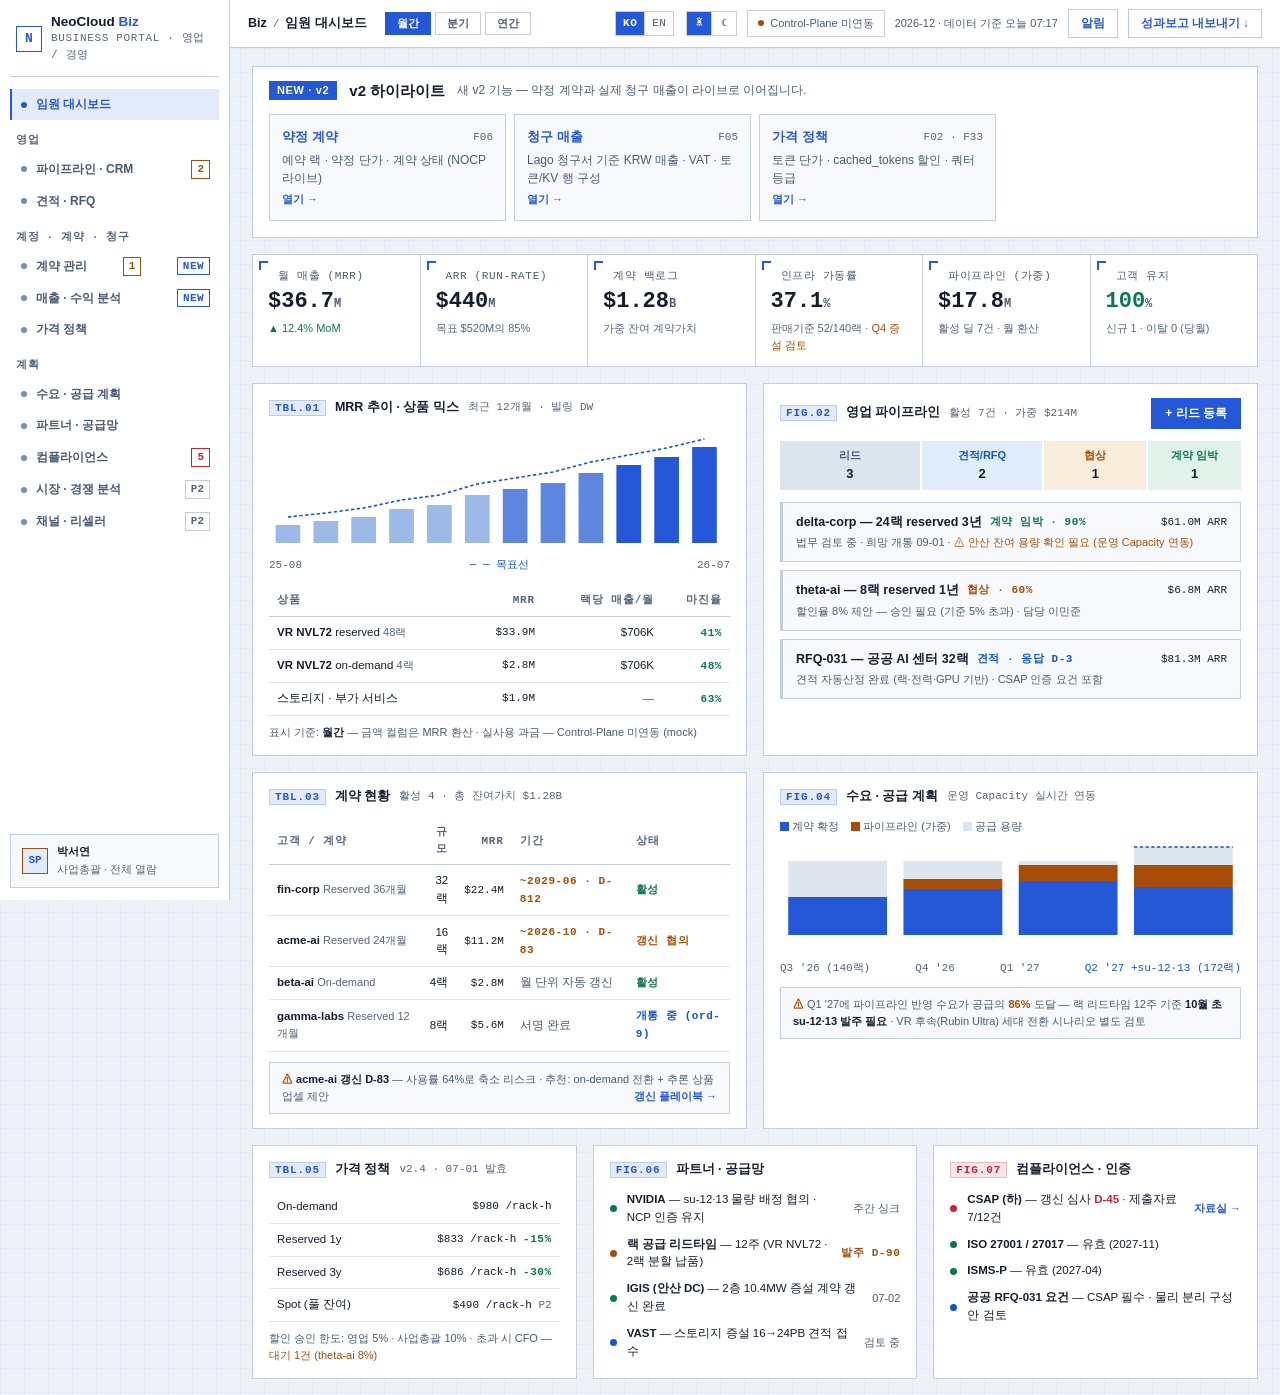
==== commit 55f380ab: "style(v2): regroup menus by product, NEW badges, v2 highlight cards on each home Menus (ops/customer" ====
--- a/biz/index.html
+++ b/biz/index.html
@@ -7,7 +7,7 @@
 <title>NeoCloud Biz — Business Portal</title>
 <link rel="stylesheet" href="../shared/tokens.css">
 <link rel="stylesheet" href="../shared/shell.css">
-<link rel="stylesheet" href="../shared/blueprint.css"><!-- 주간(Blueprint) 디자인 레이어 -->
+<link rel="stylesheet" href="../shared/v2-design.css"><link rel="stylesheet" href="../shared/blueprint.css"><!-- 주간(Blueprint) 디자인 레이어 -->
 <style>
 /* ── 비즈 콘솔 화면 고유 스타일 (공통 셸: ../shared/shell.css) ── */
 .content section{max-width:1340px}
@@ -112,6 +112,7 @@
 <script src="../shared/design-mode.js"></script>
 <script src="../shared/i18n-dict.js"></script>
 <script src="../shared/i18n-biz.js"></script>
+<script src="../shared/i18n-design.js"></script>
 <script src="../shared/i18n.js"></script><!-- 주간/야간 디자인 모드 -->
 <a class="skip-link" href="#nc-main">본문으로 건너뛰기</a>
 <div class="app">
@@ -125,14 +126,14 @@
         <div class="s">BUSINESS PORTAL · 영업 / 경영</div>
       </div>
     </div>
-    <nav>
+    <nav aria-label="주 메뉴">
       <a class="mi" data-route="dashboard" href="#/dashboard"><span class="dot"></span>임원 대시보드</a>
       <div class="sb-grp">영업</div>
       <a class="mi" data-route="pipeline" href="#/pipeline"><span class="dot"></span>파이프라인 · CRM<span class="bd amber" id="bd-pipeline">2</span></a>
       <a class="mi" data-route="rfq" href="#/rfq"><span class="dot"></span>견적 · RFQ</a>
-      <a class="mi" data-route="contracts" href="#/contracts"><span class="dot"></span>계약 관리<span class="bd amber">1</span></a>
-      <div class="sb-grp">재무</div>
-      <a class="mi" data-route="revenue" href="#/revenue"><span class="dot"></span>매출 · 수익 분석</a>
+      <div class="sb-grp">계정 · 계약 · 청구</div>
+      <a class="mi" data-route="contracts" href="#/contracts"><span class="dot"></span>계약 관리<span class="bd amber">1</span> <span class="bd new" title="v2 신규 기능">NEW</span></a>
+      <a class="mi" data-route="revenue" href="#/revenue"><span class="dot"></span>매출 · 수익 분석 <span class="bd new" title="v2 신규 기능">NEW</span></a>
       <a class="mi" data-route="pricing" href="#/pricing"><span class="dot"></span>가격 정책</a>
       <div class="sb-grp">계획</div>
       <a class="mi" data-route="planning" href="#/planning"><span class="dot"></span>수요 · 공급 계획</a>
@@ -167,11 +168,20 @@
 
       <!-- ═══ 임원 대시보드 ═══ -->
       <section data-screen="dashboard">
+        <!-- v2 하이라이트 (design-core · shared/v2-design.css) -->
+        <section class="v2hl" id="v2hl-biz" aria-labelledby="v2hl-biz-h">
+          <div class="v2hl-h"><span class="v2hl-tag">NEW · v2</span><h2 id="v2hl-biz-h">v2 하이라이트</h2><p>새 v2 기능 — 약정 계약과 실제 청구 매출이 라이브로 이어집니다.</p></div>
+          <ul class="v2hl-grid">
+          <li><a class="v2hl-card" href="#/contracts"><span class="v2hl-top"><span class="v2hl-t">약정 계약</span><span class="v2hl-f">F06</span></span><span class="v2hl-d">예약 랙 · 약정 단가 · 계약 상태 (NOCP 라이브)</span><span class="v2hl-go">열기 →</span></a></li>
+          <li><a class="v2hl-card" href="#/revenue"><span class="v2hl-top"><span class="v2hl-t">청구 매출</span><span class="v2hl-f">F05</span></span><span class="v2hl-d">Lago 청구서 기준 KRW 매출 · VAT · 토큰/KV 행 구성</span><span class="v2hl-go">열기 →</span></a></li>
+          <li><a class="v2hl-card" href="#/pricing"><span class="v2hl-top"><span class="v2hl-t">가격 정책</span><span class="v2hl-f">F02 · F33</span></span><span class="v2hl-d">토큰 단가 · cached_tokens 할인 · 쿼터 등급</span><span class="v2hl-go">열기 →</span></a></li>
+          </ul>
+        </section>
         <div class="kpi-band">
           <div class="kpi"><div class="k js-mrr-k">MRR</div><div class="v js-mrr">$36.7<small>M</small></div><div class="s js-psub" data-m="▲ 12.4% MoM" data-q="▲ 9.8% QoQ" data-y="▲ 41.2% YoY" style="color:var(--green-text)">▲ 12.4% MoM</div></div>
           <div class="kpi"><div class="k">ARR (run-rate)</div><div class="v" id="kpi-arr">$440<small>M</small></div><div class="s" id="kpi-arr-sub">목표 $520M의 85%</div></div>
           <div class="kpi"><div class="k">계약 백로그</div><div class="v">$1.28<small>B</small></div><div class="s">가중 잔여 계약가치</div></div>
-          <div class="kpi"><div class="k">인프라 가동률</div><div class="v">37.1<small>%</small></div><div class="s">판매기준 52/140랙 · <span class="amber">Q4 증설 검토</span></div></div>
+          <div class="kpi"><div class="k">인프라 가동률</div><div class="v" id="kpi-util">37.1<small>%</small></div><div class="s" id="kpi-util-s">판매기준 52/140랙 · <span class="amber">Q4 증설 검토</span></div></div>
           <div class="kpi"><div class="k">파이프라인 (가중)</div><div class="v js-scale" data-usd="17833333" data-fmt="kpi">$17.8<small>M</small></div><div class="s js-psub" data-m="활성 딜 7건 · 월 환산" data-q="활성 딜 7건 · 분기 환산" data-y="활성 딜 7건 · 연 환산 $214M">활성 딜 7건 · 월 환산</div></div>
           <div class="kpi"><div class="k">고객 유지</div><div class="v green">100<small>%</small></div><div class="s js-psub" data-m="신규 1 · 이탈 0 (당월)" data-q="신규 1 · 이탈 0 (분기)" data-y="신규 3 · 이탈 0 (연간)">신규 1 · 이탈 0 (분기)</div></div>
         </div>
@@ -368,6 +378,7 @@
 
       <!-- ═══ 계약 관리 ═══ -->
       <section data-screen="contracts">
+        <div id="v2-contracts-root"></div>
         <div class="panel">
           <div class="ph"><span class="tick"></span><span class="t">계약 목록</span><span class="c">활성 4 · 잔여 계약가치 $1.28B</span>
             <button class="btn fr" data-open="contract" type="button">+ 계약 등록</button></div>
@@ -400,6 +411,7 @@
 
       <!-- ═══ 매출 · 수익 분석 ═══ -->
       <section data-screen="revenue">
+        <div id="v2-biz-rev-root"></div>
         <div class="kpi-band">
           <div class="kpi"><div class="k js-mrr-k">MRR</div><div class="v js-mrr">$36.7<small>M</small></div><div class="s js-psub" data-m="▲ 12.4% MoM" data-q="▲ 9.8% QoQ" data-y="▲ 41.2% YoY" style="color:var(--green-text)">▲ 12.4% MoM</div></div>
           <div class="kpi"><div class="k">블렌디드 마진</div><div class="v green">42.3<small>%</small></div><div class="s">목표 40% 상회</div></div>
@@ -785,6 +797,10 @@
 <script src="../shared/mock-api.js"></script>
 <script src="../shared/nocp-api.js"></script>
 <script src="../shared/palette.js"></script>
+<script src="../shared/v2-api.js"></script><script src="../shared/v2-ui.js"></script>
+<script src="../shared/flow-timeline.js"></script><script src="../shared/kpi-gauge.js"></script><script src="../shared/msg-viewer.js"></script><!-- v2 공유 컴포넌트 (V2-DESIGN-COMPONENTS.md) -->
+<script src="../shared/v2-scenarios.js"></script><script src="../shared/v2-demo.js"></script>
+<script src="v2.js"></script>
 <script src="app.js"></script>
 </body>
 </html>
--- a/shared/v2-design.css
+++ b/shared/v2-design.css
@@ -0,0 +1,31 @@
+/* v2 쇼케이스 공통 스타일 (design-core 소유) — 메뉴 NEW 배지 · 홈 v2 하이라이트 카드.
+   semantic 토큰만 사용(shared/tokens.css). 주간/야간 모두 AA. */
+
+/* NEW 배지 — 활성 메뉴(--menu-act = accent-soft) 위에서도 구분되도록 테두리를 둔다 */
+.mi .bd.new{color:var(--accent-text);background:var(--accent-soft);border:1px solid var(--accent-line);
+  font-weight:var(--fw-bold);letter-spacing:.04em;line-height:16px}
+.mi.act .bd.new{background:var(--surface-1)}
+
+/* 홈 v2 하이라이트 */
+.v2hl{margin:0 0 var(--sp-4);border:1px solid var(--accent-line);background:var(--surface-1);border-radius:var(--radius-lg);padding:var(--sp-3) var(--sp-4) var(--sp-4)}
+.v2hl-h{display:flex;align-items:center;gap:var(--sp-2) var(--sp-3);flex-wrap:wrap;margin-bottom:var(--sp-3)}
+.v2hl-h h2{margin:0;font-size:var(--fs-lg);font-weight:var(--fw-bold);color:var(--text-1)}
+.v2hl-h p{margin:0;color:var(--text-2);font-size:var(--fs-sm);flex:1 1 240px}
+.v2hl-tag{font-size:var(--fs-2xs);font-weight:var(--fw-bold);letter-spacing:.06em;padding:1px 8px;border-radius:var(--radius-pill);
+  color:var(--on-accent);background:var(--accent)}
+.v2hl a.v2hl-cta{margin-left:auto;display:inline-flex;align-items:center;gap:6px;min-height:32px;padding:0 var(--sp-3);border-radius:var(--radius);
+  background:var(--accent);color:var(--on-accent);font-weight:var(--fw-semi);font-size:var(--fs-sm)}
+.v2hl a.v2hl-cta:hover{background:var(--accent-hover);color:var(--on-accent)}
+.v2hl-grid{display:grid;grid-template-columns:repeat(auto-fill,minmax(min(220px,100%),1fr));gap:var(--sp-2);list-style:none;margin:0;padding:0}
+.v2hl a.v2hl-card{display:flex;flex-direction:column;gap:4px;height:100%;padding:var(--sp-3);border:1px solid var(--border);border-radius:var(--radius);
+  background:var(--surface-2);color:var(--text-1);transition:border-color var(--dur-fast) var(--ease),background var(--dur-fast) var(--ease)}
+.v2hl a.v2hl-card:hover{border-color:var(--accent);background:var(--surface-hover);color:var(--text-1)}
+.v2hl-top{display:flex;align-items:center;gap:var(--sp-2);justify-content:space-between}
+.v2hl-t{font-weight:var(--fw-bold);font-size:var(--fs-md);color:var(--accent-text)}
+.v2hl-f{font-family:var(--font-mono);font-size:var(--fs-2xs);color:var(--text-3);white-space:nowrap}
+.v2hl-d{color:var(--text-2);font-size:var(--fs-sm);line-height:var(--lh-body);flex:1}
+.v2hl-go{color:var(--accent-text);font-size:var(--fs-xs);font-weight:var(--fw-semi)}
+/* 모바일: 2열 · 설명 숨김(제목·기능 번호만) — 첫 화면이 카드로 다 차지 않게 */
+@media (max-width:560px){.v2hl{padding:var(--sp-3)}.v2hl a.v2hl-cta{margin-left:0;width:100%;justify-content:center}
+  .v2hl-h p{display:none}.v2hl-grid{grid-template-columns:repeat(2,minmax(0,1fr))}.v2hl-d,.v2hl-go{display:none}
+  .v2hl-top{flex-direction:column;align-items:flex-start;gap:2px}.v2hl a.v2hl-card{padding:var(--sp-2)}}
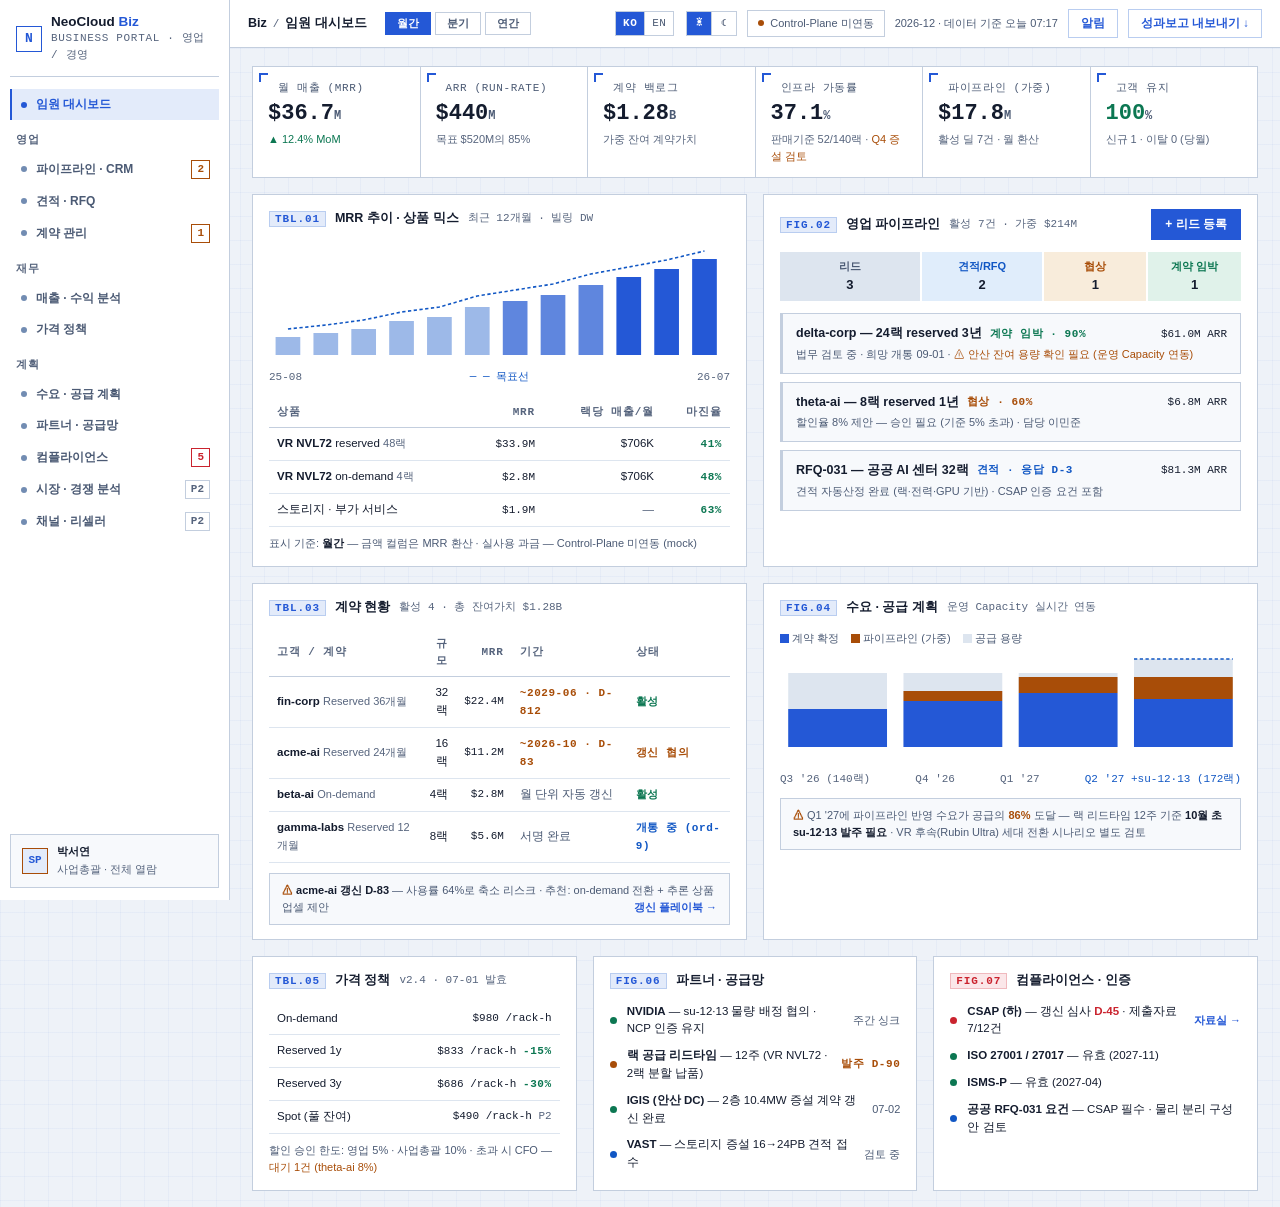
==== commit 4415b238: "style(v2): account, contract and billing showcase screens Customer: invoice amount hero, FinOps spen" ====
--- a/biz/index.html
+++ b/biz/index.html
@@ -7,7 +7,8 @@
 <title>NeoCloud Biz — Business Portal</title>
 <link rel="stylesheet" href="../shared/tokens.css">
 <link rel="stylesheet" href="../shared/shell.css">
-<link rel="stylesheet" href="../shared/v2-design.css"><link rel="stylesheet" href="../shared/blueprint.css"><!-- 주간(Blueprint) 디자인 레이어 -->
+<link rel="stylesheet" href="../shared/blueprint.css"><!-- 주간(Blueprint) 디자인 레이어 -->
+<link rel="stylesheet" href="../customer/billing.css"><!-- v2 계정·계약·청구 쇼케이스 (고객 콘솔과 공용) -->
 <style>
 /* ── 비즈 콘솔 화면 고유 스타일 (공통 셸: ../shared/shell.css) ── */
 .content section{max-width:1340px}
@@ -112,7 +113,6 @@
 <script src="../shared/design-mode.js"></script>
 <script src="../shared/i18n-dict.js"></script>
 <script src="../shared/i18n-biz.js"></script>
-<script src="../shared/i18n-design.js"></script>
 <script src="../shared/i18n.js"></script><!-- 주간/야간 디자인 모드 -->
 <a class="skip-link" href="#nc-main">본문으로 건너뛰기</a>
 <div class="app">
@@ -126,14 +126,14 @@
         <div class="s">BUSINESS PORTAL · 영업 / 경영</div>
       </div>
     </div>
-    <nav aria-label="주 메뉴">
+    <nav>
       <a class="mi" data-route="dashboard" href="#/dashboard"><span class="dot"></span>임원 대시보드</a>
       <div class="sb-grp">영업</div>
       <a class="mi" data-route="pipeline" href="#/pipeline"><span class="dot"></span>파이프라인 · CRM<span class="bd amber" id="bd-pipeline">2</span></a>
       <a class="mi" data-route="rfq" href="#/rfq"><span class="dot"></span>견적 · RFQ</a>
-      <div class="sb-grp">계정 · 계약 · 청구</div>
-      <a class="mi" data-route="contracts" href="#/contracts"><span class="dot"></span>계약 관리<span class="bd amber">1</span> <span class="bd new" title="v2 신규 기능">NEW</span></a>
-      <a class="mi" data-route="revenue" href="#/revenue"><span class="dot"></span>매출 · 수익 분석 <span class="bd new" title="v2 신규 기능">NEW</span></a>
+      <a class="mi" data-route="contracts" href="#/contracts"><span class="dot"></span>계약 관리<span class="bd amber">1</span></a>
+      <div class="sb-grp">재무</div>
+      <a class="mi" data-route="revenue" href="#/revenue"><span class="dot"></span>매출 · 수익 분석</a>
       <a class="mi" data-route="pricing" href="#/pricing"><span class="dot"></span>가격 정책</a>
       <div class="sb-grp">계획</div>
       <a class="mi" data-route="planning" href="#/planning"><span class="dot"></span>수요 · 공급 계획</a>
@@ -168,15 +168,6 @@
 
       <!-- ═══ 임원 대시보드 ═══ -->
       <section data-screen="dashboard">
-        <!-- v2 하이라이트 (design-core · shared/v2-design.css) -->
-        <section class="v2hl" id="v2hl-biz" aria-labelledby="v2hl-biz-h">
-          <div class="v2hl-h"><span class="v2hl-tag">NEW · v2</span><h2 id="v2hl-biz-h">v2 하이라이트</h2><p>새 v2 기능 — 약정 계약과 실제 청구 매출이 라이브로 이어집니다.</p></div>
-          <ul class="v2hl-grid">
-          <li><a class="v2hl-card" href="#/contracts"><span class="v2hl-top"><span class="v2hl-t">약정 계약</span><span class="v2hl-f">F06</span></span><span class="v2hl-d">예약 랙 · 약정 단가 · 계약 상태 (NOCP 라이브)</span><span class="v2hl-go">열기 →</span></a></li>
-          <li><a class="v2hl-card" href="#/revenue"><span class="v2hl-top"><span class="v2hl-t">청구 매출</span><span class="v2hl-f">F05</span></span><span class="v2hl-d">Lago 청구서 기준 KRW 매출 · VAT · 토큰/KV 행 구성</span><span class="v2hl-go">열기 →</span></a></li>
-          <li><a class="v2hl-card" href="#/pricing"><span class="v2hl-top"><span class="v2hl-t">가격 정책</span><span class="v2hl-f">F02 · F33</span></span><span class="v2hl-d">토큰 단가 · cached_tokens 할인 · 쿼터 등급</span><span class="v2hl-go">열기 →</span></a></li>
-          </ul>
-        </section>
         <div class="kpi-band">
           <div class="kpi"><div class="k js-mrr-k">MRR</div><div class="v js-mrr">$36.7<small>M</small></div><div class="s js-psub" data-m="▲ 12.4% MoM" data-q="▲ 9.8% QoQ" data-y="▲ 41.2% YoY" style="color:var(--green-text)">▲ 12.4% MoM</div></div>
           <div class="kpi"><div class="k">ARR (run-rate)</div><div class="v" id="kpi-arr">$440<small>M</small></div><div class="s" id="kpi-arr-sub">목표 $520M의 85%</div></div>
@@ -798,8 +789,8 @@
 <script src="../shared/nocp-api.js"></script>
 <script src="../shared/palette.js"></script>
 <script src="../shared/v2-api.js"></script><script src="../shared/v2-ui.js"></script>
-<script src="../shared/flow-timeline.js"></script><script src="../shared/kpi-gauge.js"></script><script src="../shared/msg-viewer.js"></script><!-- v2 공유 컴포넌트 (V2-DESIGN-COMPONENTS.md) -->
 <script src="../shared/v2-scenarios.js"></script><script src="../shared/v2-demo.js"></script>
+<script src="../customer/billing-viz.js"></script>
 <script src="v2.js"></script>
 <script src="app.js"></script>
 </body>
--- a/customer/billing.css
+++ b/customer/billing.css
@@ -0,0 +1,156 @@
+/* 계정·계약·청구 v2 쇼케이스 — customer/billing-viz.js 의 그림 + 청구 화면 레이아웃.
+   shared/tokens.css semantic·차트 토큰만 사용(hex 없음). 주간/야간은 토큰이 따라간다.
+   최소 글자 11px, 상태는 색 + 글리프/텍스트(WCAG 1.4.1), 모바일 390px 에서 페이지 가로 스크롤 없음. */
+
+.bv-sr{position:absolute;width:1px;height:1px;overflow:hidden;clip:rect(0 0 0 0);white-space:nowrap}
+.bv-muted{color:var(--text-2);font-weight:var(--fw-reg)}
+
+/* ── 히어로 띠: 금액·게이지 요약 ─────────────────────── */
+.bv-hero{display:grid;grid-template-columns:minmax(0,1.35fr) minmax(0,1fr);gap:var(--sp-3);margin-bottom:var(--sp-3)}
+.bv-hero>.panel{margin:0}
+.bv-amount{display:flex;flex-direction:column;gap:2px}
+.bv-amount .k{font-size:var(--fs-xs);color:var(--text-2)}
+.bv-amount .v{font-size:32px;font-weight:var(--fw-bold);color:var(--text-strong);font-variant-numeric:tabular-nums;line-height:1.15;overflow-wrap:anywhere}
+.bv-amount .s{font-size:var(--fs-sm);color:var(--text-2)}
+.bv-pair{display:grid;grid-template-columns:repeat(auto-fit,minmax(150px,1fr));gap:var(--sp-3);margin-top:var(--sp-3)}
+.bv-pair>div{border-top:1px solid var(--border);padding-top:var(--sp-2)}
+.bv-pair .k{font-size:var(--fs-xs);color:var(--text-2)}
+.bv-pair .v{font-size:var(--fs-lg);font-weight:var(--fw-semi);font-variant-numeric:tabular-nums;color:var(--text-1)}
+.bv-pair .v.credit{color:var(--ok)}
+.bv-pair .v.crit{color:var(--crit)}
+.bv-pair .v.warn{color:var(--warn)}
+
+/* ── 가용성 게이지 ─────────────────────────────────── */
+.bv-gauge{margin:0;display:flex;flex-direction:column;align-items:center;gap:var(--sp-1)}
+.bv-gauge svg{width:100%;max-width:280px;height:auto;display:block}
+.bv-g-track{fill:none;stroke:var(--border-soft);stroke-width:16;stroke-linecap:round}
+.bv-g-val{fill:none;stroke:var(--ok);stroke-width:16;stroke-linecap:round}
+.bv-gauge.is-bad .bv-g-val{stroke:var(--crit)}
+.bv-g-tgt{stroke:var(--text-1);stroke-width:3}
+.bv-g-num{font-size:30px;font-weight:var(--fw-bold);fill:var(--text-strong);font-variant-numeric:tabular-nums}
+.bv-g-pct{font-size:15px;fill:var(--text-2)}
+.bv-g-ax{font-size:11px;fill:var(--text-2)}
+.bv-gauge figcaption{font-size:var(--fs-sm);color:var(--text-2);text-align:center}
+.bv-g-cap{font-weight:var(--fw-semi);color:var(--ok)}
+.bv-gauge.is-bad .bv-g-cap{color:var(--crit)}
+
+/* ── 다운타임 예산 · 계측 막대 ───────────────────────── */
+.bv-budget{display:flex;flex-direction:column;gap:6px}
+.bv-budget-h{font-size:var(--fs-sm);color:var(--text-1);font-variant-numeric:tabular-nums}
+.bv-meter{display:block;height:10px;border-radius:5px;background:var(--border-soft);overflow:hidden}
+.bv-meter>i{display:block;height:100%;border-radius:5px;background:var(--ok)}
+.bv-meter.warn>i{background:var(--warn)}
+.bv-meter.crit>i{background:var(--crit)}
+
+/* ── 크레딧 사다리 ─────────────────────────────────── */
+.bv-ladder{list-style:none;margin:0;padding:0;display:flex;flex-direction:column;gap:4px}
+.bv-ladder li{display:flex;flex-wrap:wrap;gap:4px 12px;align-items:center;padding:6px 10px;border:1px solid var(--border);border-radius:var(--radius,6px);font-size:var(--fs-sm);color:var(--text-2)}
+.bv-ladder li.on{border-color:var(--crit-line);background:var(--crit-bg);color:var(--text-1)}
+.bv-ladder li.on:first-child{border-color:var(--ok-line);background:var(--ok-bg)}
+.bv-lad-r{min-width:92px;font-variant-numeric:tabular-nums;font-weight:var(--fw-semi);color:var(--text-1)}
+.bv-lad-now{margin-left:auto;font-weight:var(--fw-semi);color:var(--crit)}
+.bv-ladder li.on:first-child .bv-lad-now{color:var(--ok)}
+
+/* ── 체인 (장애 → 다운타임 → 크레딧 → 청구서) ─────────── */
+.bv-chain{list-style:none;margin:0;padding:0;display:grid;grid-template-columns:repeat(auto-fit,minmax(150px,1fr));gap:var(--sp-2);counter-reset:bvc}
+.bv-chain li{position:relative;border:1px solid var(--border);border-radius:var(--radius,6px);padding:8px 10px 8px 12px;background:var(--surface-2);font-size:var(--fs-sm);color:var(--text-2)}
+.bv-chain li b{display:block;color:var(--text-1);font-size:var(--fs-md)}
+.bv-chain li .id{font-size:var(--fs-xs)}
+.bv-chain li.hit{border-color:var(--crit-line)}
+.bv-chain li.good{border-color:var(--ok-line)}
+.bv-chain li::before{counter-increment:bvc;content:counter(bvc);position:absolute;top:-8px;left:8px;font-size:11px;line-height:16px;min-width:16px;text-align:center;border-radius:8px;background:var(--surface-1);border:1px solid var(--border);color:var(--text-2)}
+
+/* ── 워터폴 ─────────────────────────────────────────── */
+.bv-wf{list-style:none;margin:0;padding:0;display:flex;flex-direction:column;gap:6px}
+.bv-wf li{display:grid;grid-template-columns:minmax(110px,180px) minmax(0,1fr) minmax(110px,max-content);gap:var(--sp-3);align-items:center;font-size:var(--fs-sm);color:var(--text-1)}
+.bv-wf-t{position:relative;height:16px;background:var(--surface-2);border-radius:3px}
+.bv-wf-t>i{position:absolute;top:0;bottom:0;border-radius:3px;background:var(--chart-1)}
+.bv-wf-down .bv-wf-t>i{background:var(--ok)}
+.bv-wf-sum .bv-wf-t>i{background:var(--text-2)}
+.bv-wf-sum.total .bv-wf-t>i{background:var(--accent)}
+.bv-wf-v{text-align:right;font-variant-numeric:tabular-nums}
+.bv-wf-sum .bv-wf-l,.bv-wf-sum .bv-wf-v{font-weight:var(--fw-semi)}
+.bv-wf-sum.total .bv-wf-l,.bv-wf-sum.total .bv-wf-v{font-weight:var(--fw-bold);font-size:var(--fs-md)}
+.bv-wf-down .bv-wf-v{color:var(--ok)}
+
+/* ── 단계 표시 ──────────────────────────────────────── */
+.bv-steps{list-style:none;margin:0 0 var(--sp-3);padding:0;display:grid;grid-template-columns:repeat(auto-fit,minmax(120px,1fr));gap:var(--sp-2)}
+.bv-steps li{display:flex;gap:8px;align-items:flex-start;padding-top:8px;border-top:4px solid var(--border-soft);color:var(--text-2);font-size:var(--fs-sm)}
+.bv-steps li.done{border-color:var(--ok)}
+.bv-steps li.current{border-color:var(--info)}
+.bv-steps li.failed{border-color:var(--crit)}
+.bv-st-n{flex:0 0 auto;width:20px;height:20px;border-radius:10px;display:inline-flex;align-items:center;justify-content:center;font-size:11px;border:1px solid var(--border-strong);color:var(--text-2)}
+.bv-steps li.done .bv-st-n{background:var(--ok-bg);border-color:var(--ok-line);color:var(--ok)}
+.bv-steps li.current .bv-st-n{background:var(--info-bg);border-color:var(--info-line);color:var(--info-text)}
+.bv-steps li.failed .bv-st-n{background:var(--crit-bg);border-color:var(--crit-line);color:var(--crit)}
+.bv-st-t b{display:block;color:var(--text-1);font-weight:var(--fw-semi)}
+.bv-st-t small{display:block;font-size:var(--fs-xs);color:var(--text-2);font-variant-numeric:tabular-nums}
+
+/* ── 누적 막대 · 범례 ─────────────────────────────────── */
+.bv-c1{background:var(--chart-1)} .bv-c2{background:var(--chart-2)} .bv-c3{background:var(--chart-3)}
+.bv-c4{background:var(--chart-4)} .bv-c5{background:var(--chart-5)} .bv-c6{background:var(--chart-6)}
+.bv-legend{list-style:none;margin:0 0 var(--sp-2);padding:0;display:flex;flex-wrap:wrap;gap:4px 14px;font-size:var(--fs-xs);color:var(--text-2)}
+.bv-legend li{display:flex;flex:0 0 auto;justify-content:flex-start;align-items:center;gap:6px;padding:0;margin:0;border:0;width:auto}
+.bv-sw{width:10px;height:10px;border-radius:2px;display:inline-block}
+.bv-stack ol{list-style:none;margin:0;padding:0;display:flex;flex-direction:column;gap:6px}
+.bv-stack ol>li{padding:0;border:0;display:grid;grid-template-columns:minmax(64px,max-content) minmax(0,1fr) minmax(100px,max-content);gap:var(--sp-3);align-items:center;font-size:var(--fs-sm)}
+.bv-sb-l{font-variant-numeric:tabular-nums;color:var(--text-1)}
+.bv-sb-t{display:flex;height:18px;background:var(--surface-2);border-radius:3px;overflow:hidden}
+.bv-sb-t>i{display:block;height:100%}
+.bv-sb-t>i+i{box-shadow:inset 1px 0 0 var(--surface-1)}
+.bv-sb-v{text-align:right;font-variant-numeric:tabular-nums;font-weight:var(--fw-semi);color:var(--text-1)}
+
+/* ── 전자세금계산서 양식 ─────────────────────────────── */
+.bv-tax{border:2px solid var(--crit-line);border-radius:var(--radius,6px);padding:var(--sp-3);margin-top:var(--sp-3);background:var(--surface-1)}
+.bv-tx-h{display:flex;flex-wrap:wrap;justify-content:space-between;gap:var(--sp-2);align-items:baseline;border-bottom:1px solid var(--crit-line);padding-bottom:var(--sp-2);margin-bottom:var(--sp-3)}
+.bv-tx-h h3{margin:0;font-size:var(--fs-lg);color:var(--crit);letter-spacing:.08em}
+.bv-tx-h h3 small{font-size:var(--fs-xs);color:var(--text-2);letter-spacing:0;font-weight:var(--fw-reg)}
+.bv-tx-meta,.bv-tx-party dl,.bv-tx-f dl{display:grid;grid-template-columns:max-content minmax(0,1fr);gap:3px 12px;margin:0;font-size:var(--fs-sm)}
+.bv-tx-meta dt,.bv-tx-party dt,.bv-tx-f dt{color:var(--text-2)}
+.bv-tx-meta dd,.bv-tx-party dd,.bv-tx-f dd{margin:0;color:var(--text-1);overflow-wrap:anywhere;font-variant-numeric:tabular-nums}
+.bv-tx-parties{display:grid;grid-template-columns:repeat(auto-fit,minmax(240px,1fr));gap:var(--sp-3);margin-bottom:var(--sp-3)}
+.bv-tx-party{border:1px solid var(--border);border-radius:var(--radius,6px);padding:var(--sp-2) var(--sp-3)}
+.bv-tx-party.sup{border-left:4px solid var(--crit-line)}
+.bv-tx-party.buy{border-left:4px solid var(--info-line)}
+.bv-tx-pt{font-size:var(--fs-xs);font-weight:var(--fw-semi);color:var(--text-2);margin-bottom:4px;letter-spacing:.06em}
+.bv-tx-f{display:flex;flex-wrap:wrap;justify-content:space-between;align-items:flex-end;gap:var(--sp-3);margin-top:var(--sp-3);padding-top:var(--sp-2);border-top:1px solid var(--border)}
+.bv-tx-f p{margin:0;font-size:var(--fs-md);color:var(--text-1)}
+.bv-tx-warn{margin:var(--sp-2) 0 0;font-size:var(--fs-sm);color:var(--warn)}
+
+/* ── 결제 수단 카드 ─────────────────────────────────── */
+.bv-cards{display:grid;grid-template-columns:repeat(auto-fill,minmax(200px,1fr));gap:var(--sp-2);margin-bottom:var(--sp-3)}
+.bv-pm{border:1px solid var(--border);border-radius:var(--radius-lg,8px);padding:var(--sp-3);background:var(--surface-2);display:flex;flex-direction:column;gap:4px;font-size:var(--fs-sm);color:var(--text-2)}
+.bv-pm.def{border-color:var(--accent-line)}
+.bv-pm b{font-size:var(--fs-lg);color:var(--text-1);font-variant-numeric:tabular-nums;letter-spacing:.06em}
+.bv-pm .bv-pm-k{font-size:var(--fs-xs);text-transform:uppercase;letter-spacing:.08em}
+
+/* ── 계약 카드 (사업 콘솔) ─────────────────────────────── */
+.bv-ctr{display:grid;grid-template-columns:repeat(auto-fill,minmax(280px,1fr));gap:var(--sp-3);margin-bottom:var(--sp-3)}
+.bv-ctr-c{border:1px solid var(--border);border-radius:var(--radius-lg,8px);padding:var(--sp-3);background:var(--surface-1);display:flex;flex-direction:column;gap:var(--sp-2)}
+.bv-ctr-c.draft{border-style:dashed}
+.bv-ctr-h{display:flex;justify-content:space-between;gap:var(--sp-2);align-items:flex-start}
+.bv-ctr-h h3{margin:0;font-size:var(--fs-md);color:var(--text-1)}
+.bv-ctr-h small{display:block;font-size:var(--fs-xs);color:var(--text-2);font-weight:var(--fw-reg)}
+.bv-ctr-c .v2-kv{font-size:var(--fs-sm)}
+
+/* ── 역할 권한표 ────────────────────────────────────── */
+.bv-rm th[scope=row]{font-weight:var(--fw-reg);color:var(--text-1);text-align:left}
+.bv-rm .c{text-align:center}
+.bv-rm .me{background:var(--accent-soft)}
+.bv-yes{color:var(--ok);font-weight:var(--fw-bold)}
+.bv-no{color:var(--text-2)}
+
+/* ── 반응형 ─────────────────────────────────────────── */
+@media (max-width:1100px){ .bv-hero{grid-template-columns:1fr} }
+@media (max-width:767px){
+  .bv-amount .v{font-size:26px}
+  .bv-wf li{grid-template-columns:minmax(0,1fr) minmax(96px,max-content);gap:4px 10px}
+  .bv-wf-t{grid-column:1 / -1;grid-row:2}
+  .bv-stack ol>li{grid-template-columns:minmax(0,1fr) minmax(96px,max-content);gap:4px 10px}
+  .bv-sb-t{grid-column:1 / -1;grid-row:2}
+  .bv-lad-now{margin-left:0}
+}
+@media (prefers-reduced-motion:no-preference){
+  .bv-meter>i,.bv-wf-t>i,.bv-sb-t>i{transition:width var(--dur) var(--ease)}
+}
+.bv-sub{font-size:var(--fs-sm);font-weight:var(--fw-semi);color:var(--text-2);margin:0 0 var(--sp-2)}
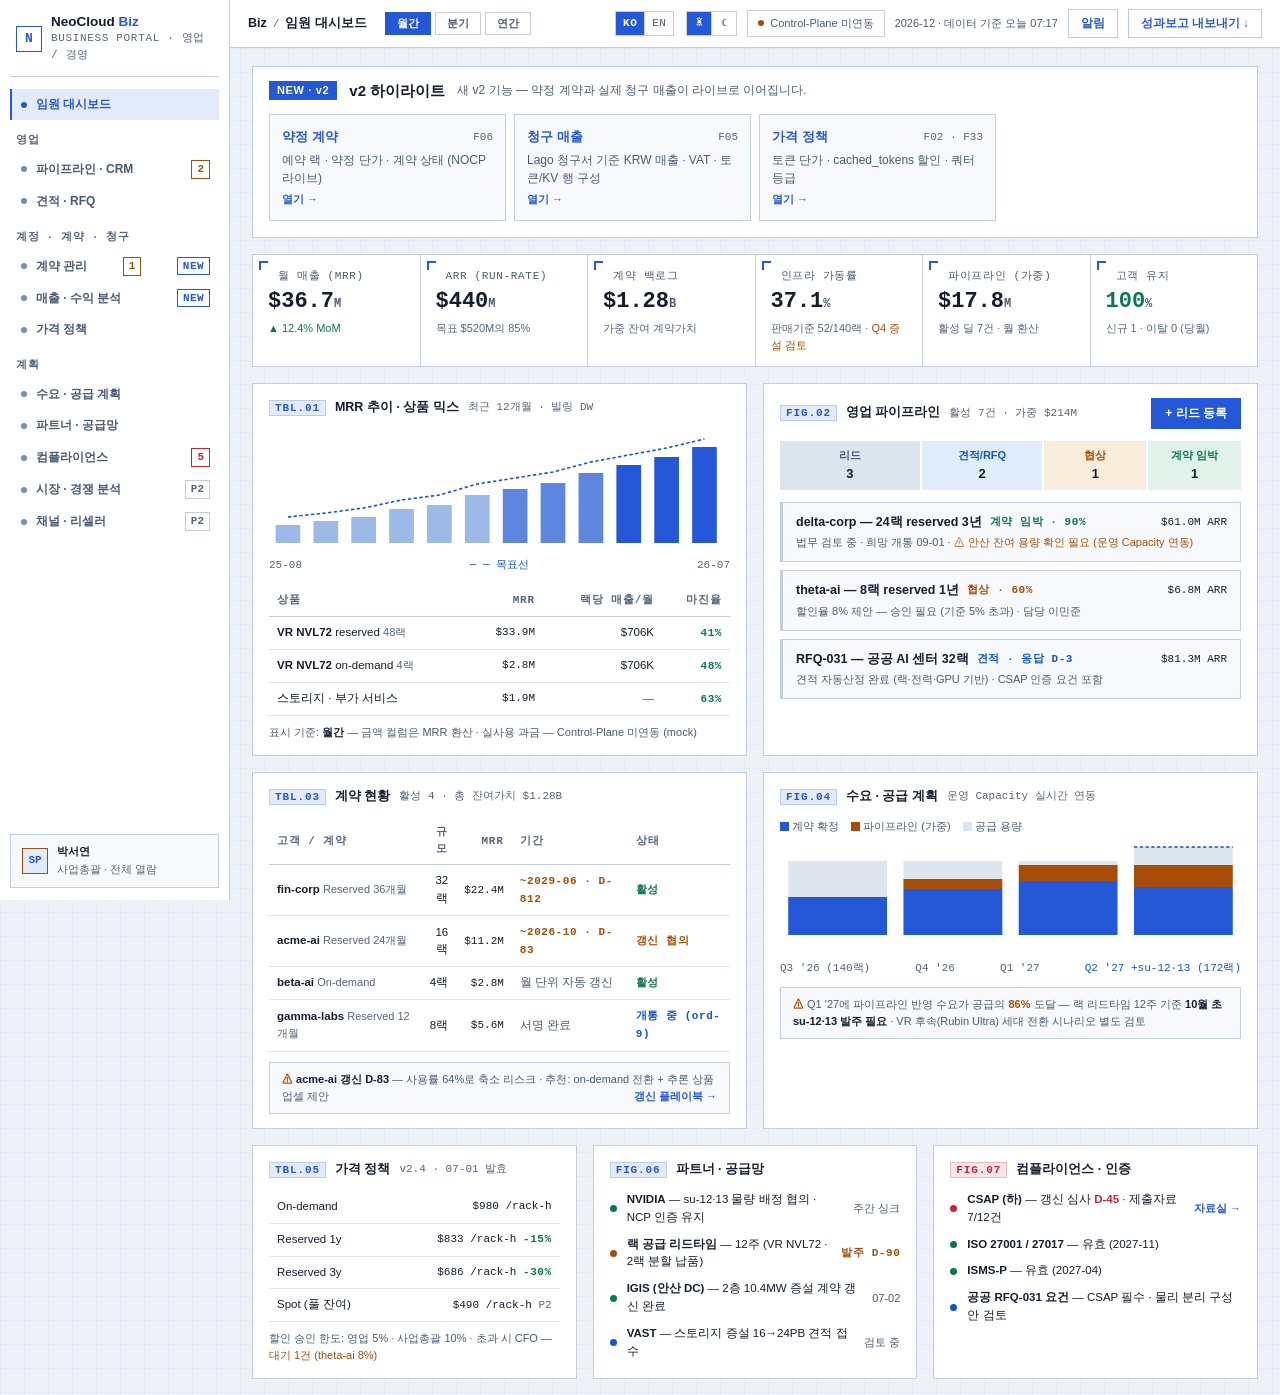
==== commit c35913f4: "Merge branch 'feat/v2-design-core' into feat/v2-design-billing # Conflicts: #	biz/index.html #	custo" ====
--- a/biz/index.html
+++ b/biz/index.html
@@ -7,7 +7,7 @@
 <title>NeoCloud Biz — Business Portal</title>
 <link rel="stylesheet" href="../shared/tokens.css">
 <link rel="stylesheet" href="../shared/shell.css">
-<link rel="stylesheet" href="../shared/blueprint.css"><!-- 주간(Blueprint) 디자인 레이어 -->
+<link rel="stylesheet" href="../shared/v2-design.css"><link rel="stylesheet" href="../shared/blueprint.css"><!-- 주간(Blueprint) 디자인 레이어 -->
 <link rel="stylesheet" href="../customer/billing.css"><!-- v2 계정·계약·청구 쇼케이스 (고객 콘솔과 공용) -->
 <style>
 /* ── 비즈 콘솔 화면 고유 스타일 (공통 셸: ../shared/shell.css) ── */
@@ -113,6 +113,7 @@
 <script src="../shared/design-mode.js"></script>
 <script src="../shared/i18n-dict.js"></script>
 <script src="../shared/i18n-biz.js"></script>
+<script src="../shared/i18n-design.js"></script>
 <script src="../shared/i18n.js"></script><!-- 주간/야간 디자인 모드 -->
 <a class="skip-link" href="#nc-main">본문으로 건너뛰기</a>
 <div class="app">
@@ -126,14 +127,14 @@
         <div class="s">BUSINESS PORTAL · 영업 / 경영</div>
       </div>
     </div>
-    <nav>
+    <nav aria-label="주 메뉴">
       <a class="mi" data-route="dashboard" href="#/dashboard"><span class="dot"></span>임원 대시보드</a>
       <div class="sb-grp">영업</div>
       <a class="mi" data-route="pipeline" href="#/pipeline"><span class="dot"></span>파이프라인 · CRM<span class="bd amber" id="bd-pipeline">2</span></a>
       <a class="mi" data-route="rfq" href="#/rfq"><span class="dot"></span>견적 · RFQ</a>
-      <a class="mi" data-route="contracts" href="#/contracts"><span class="dot"></span>계약 관리<span class="bd amber">1</span></a>
-      <div class="sb-grp">재무</div>
-      <a class="mi" data-route="revenue" href="#/revenue"><span class="dot"></span>매출 · 수익 분석</a>
+      <div class="sb-grp">계정 · 계약 · 청구</div>
+      <a class="mi" data-route="contracts" href="#/contracts"><span class="dot"></span>계약 관리<span class="bd amber">1</span> <span class="bd new" title="v2 신규 기능">NEW</span></a>
+      <a class="mi" data-route="revenue" href="#/revenue"><span class="dot"></span>매출 · 수익 분석 <span class="bd new" title="v2 신규 기능">NEW</span></a>
       <a class="mi" data-route="pricing" href="#/pricing"><span class="dot"></span>가격 정책</a>
       <div class="sb-grp">계획</div>
       <a class="mi" data-route="planning" href="#/planning"><span class="dot"></span>수요 · 공급 계획</a>
@@ -168,6 +169,15 @@
 
       <!-- ═══ 임원 대시보드 ═══ -->
       <section data-screen="dashboard">
+        <!-- v2 하이라이트 (design-core · shared/v2-design.css) -->
+        <section class="v2hl" id="v2hl-biz" aria-labelledby="v2hl-biz-h">
+          <div class="v2hl-h"><span class="v2hl-tag">NEW · v2</span><h2 id="v2hl-biz-h">v2 하이라이트</h2><p>새 v2 기능 — 약정 계약과 실제 청구 매출이 라이브로 이어집니다.</p></div>
+          <ul class="v2hl-grid">
+          <li><a class="v2hl-card" href="#/contracts"><span class="v2hl-top"><span class="v2hl-t">약정 계약</span><span class="v2hl-f">F06</span></span><span class="v2hl-d">예약 랙 · 약정 단가 · 계약 상태 (NOCP 라이브)</span><span class="v2hl-go">열기 →</span></a></li>
+          <li><a class="v2hl-card" href="#/revenue"><span class="v2hl-top"><span class="v2hl-t">청구 매출</span><span class="v2hl-f">F05</span></span><span class="v2hl-d">Lago 청구서 기준 KRW 매출 · VAT · 토큰/KV 행 구성</span><span class="v2hl-go">열기 →</span></a></li>
+          <li><a class="v2hl-card" href="#/pricing"><span class="v2hl-top"><span class="v2hl-t">가격 정책</span><span class="v2hl-f">F02 · F33</span></span><span class="v2hl-d">토큰 단가 · cached_tokens 할인 · 쿼터 등급</span><span class="v2hl-go">열기 →</span></a></li>
+          </ul>
+        </section>
         <div class="kpi-band">
           <div class="kpi"><div class="k js-mrr-k">MRR</div><div class="v js-mrr">$36.7<small>M</small></div><div class="s js-psub" data-m="▲ 12.4% MoM" data-q="▲ 9.8% QoQ" data-y="▲ 41.2% YoY" style="color:var(--green-text)">▲ 12.4% MoM</div></div>
           <div class="kpi"><div class="k">ARR (run-rate)</div><div class="v" id="kpi-arr">$440<small>M</small></div><div class="s" id="kpi-arr-sub">목표 $520M의 85%</div></div>
@@ -789,6 +799,7 @@
 <script src="../shared/nocp-api.js"></script>
 <script src="../shared/palette.js"></script>
 <script src="../shared/v2-api.js"></script><script src="../shared/v2-ui.js"></script>
+<script src="../shared/flow-timeline.js"></script><script src="../shared/kpi-gauge.js"></script><script src="../shared/msg-viewer.js"></script><!-- v2 공유 컴포넌트 (V2-DESIGN-COMPONENTS.md) -->
 <script src="../shared/v2-scenarios.js"></script><script src="../shared/v2-demo.js"></script>
 <script src="../customer/billing-viz.js"></script>
 <script src="v2.js"></script>
--- a/shared/v2-design.css
+++ b/shared/v2-design.css
@@ -0,0 +1,31 @@
+/* v2 쇼케이스 공통 스타일 (design-core 소유) — 메뉴 NEW 배지 · 홈 v2 하이라이트 카드.
+   semantic 토큰만 사용(shared/tokens.css). 주간/야간 모두 AA. */
+
+/* NEW 배지 — 활성 메뉴(--menu-act = accent-soft) 위에서도 구분되도록 테두리를 둔다 */
+.mi .bd.new{color:var(--accent-text);background:var(--accent-soft);border:1px solid var(--accent-line);
+  font-weight:var(--fw-bold);letter-spacing:.04em;line-height:16px}
+.mi.act .bd.new{background:var(--surface-1)}
+
+/* 홈 v2 하이라이트 */
+.v2hl{margin:0 0 var(--sp-4);border:1px solid var(--accent-line);background:var(--surface-1);border-radius:var(--radius-lg);padding:var(--sp-3) var(--sp-4) var(--sp-4)}
+.v2hl-h{display:flex;align-items:center;gap:var(--sp-2) var(--sp-3);flex-wrap:wrap;margin-bottom:var(--sp-3)}
+.v2hl-h h2{margin:0;font-size:var(--fs-lg);font-weight:var(--fw-bold);color:var(--text-1)}
+.v2hl-h p{margin:0;color:var(--text-2);font-size:var(--fs-sm);flex:1 1 240px}
+.v2hl-tag{font-size:var(--fs-2xs);font-weight:var(--fw-bold);letter-spacing:.06em;padding:1px 8px;border-radius:var(--radius-pill);
+  color:var(--on-accent);background:var(--accent)}
+.v2hl a.v2hl-cta{margin-left:auto;display:inline-flex;align-items:center;gap:6px;min-height:32px;padding:0 var(--sp-3);border-radius:var(--radius);
+  background:var(--accent);color:var(--on-accent);font-weight:var(--fw-semi);font-size:var(--fs-sm)}
+.v2hl a.v2hl-cta:hover{background:var(--accent-hover);color:var(--on-accent)}
+.v2hl-grid{display:grid;grid-template-columns:repeat(auto-fill,minmax(min(220px,100%),1fr));gap:var(--sp-2);list-style:none;margin:0;padding:0}
+.v2hl a.v2hl-card{display:flex;flex-direction:column;gap:4px;height:100%;padding:var(--sp-3);border:1px solid var(--border);border-radius:var(--radius);
+  background:var(--surface-2);color:var(--text-1);transition:border-color var(--dur-fast) var(--ease),background var(--dur-fast) var(--ease)}
+.v2hl a.v2hl-card:hover{border-color:var(--accent);background:var(--surface-hover);color:var(--text-1)}
+.v2hl-top{display:flex;align-items:center;gap:var(--sp-2);justify-content:space-between}
+.v2hl-t{font-weight:var(--fw-bold);font-size:var(--fs-md);color:var(--accent-text)}
+.v2hl-f{font-family:var(--font-mono);font-size:var(--fs-2xs);color:var(--text-3);white-space:nowrap}
+.v2hl-d{color:var(--text-2);font-size:var(--fs-sm);line-height:var(--lh-body);flex:1}
+.v2hl-go{color:var(--accent-text);font-size:var(--fs-xs);font-weight:var(--fw-semi)}
+/* 모바일: 2열 · 설명 숨김(제목·기능 번호만) — 첫 화면이 카드로 다 차지 않게 */
+@media (max-width:560px){.v2hl{padding:var(--sp-3)}.v2hl a.v2hl-cta{margin-left:0;width:100%;justify-content:center}
+  .v2hl-h p{display:none}.v2hl-grid{grid-template-columns:repeat(2,minmax(0,1fr))}.v2hl-d,.v2hl-go{display:none}
+  .v2hl-top{flex-direction:column;align-items:flex-start;gap:2px}.v2hl a.v2hl-card{padding:var(--sp-2)}}
